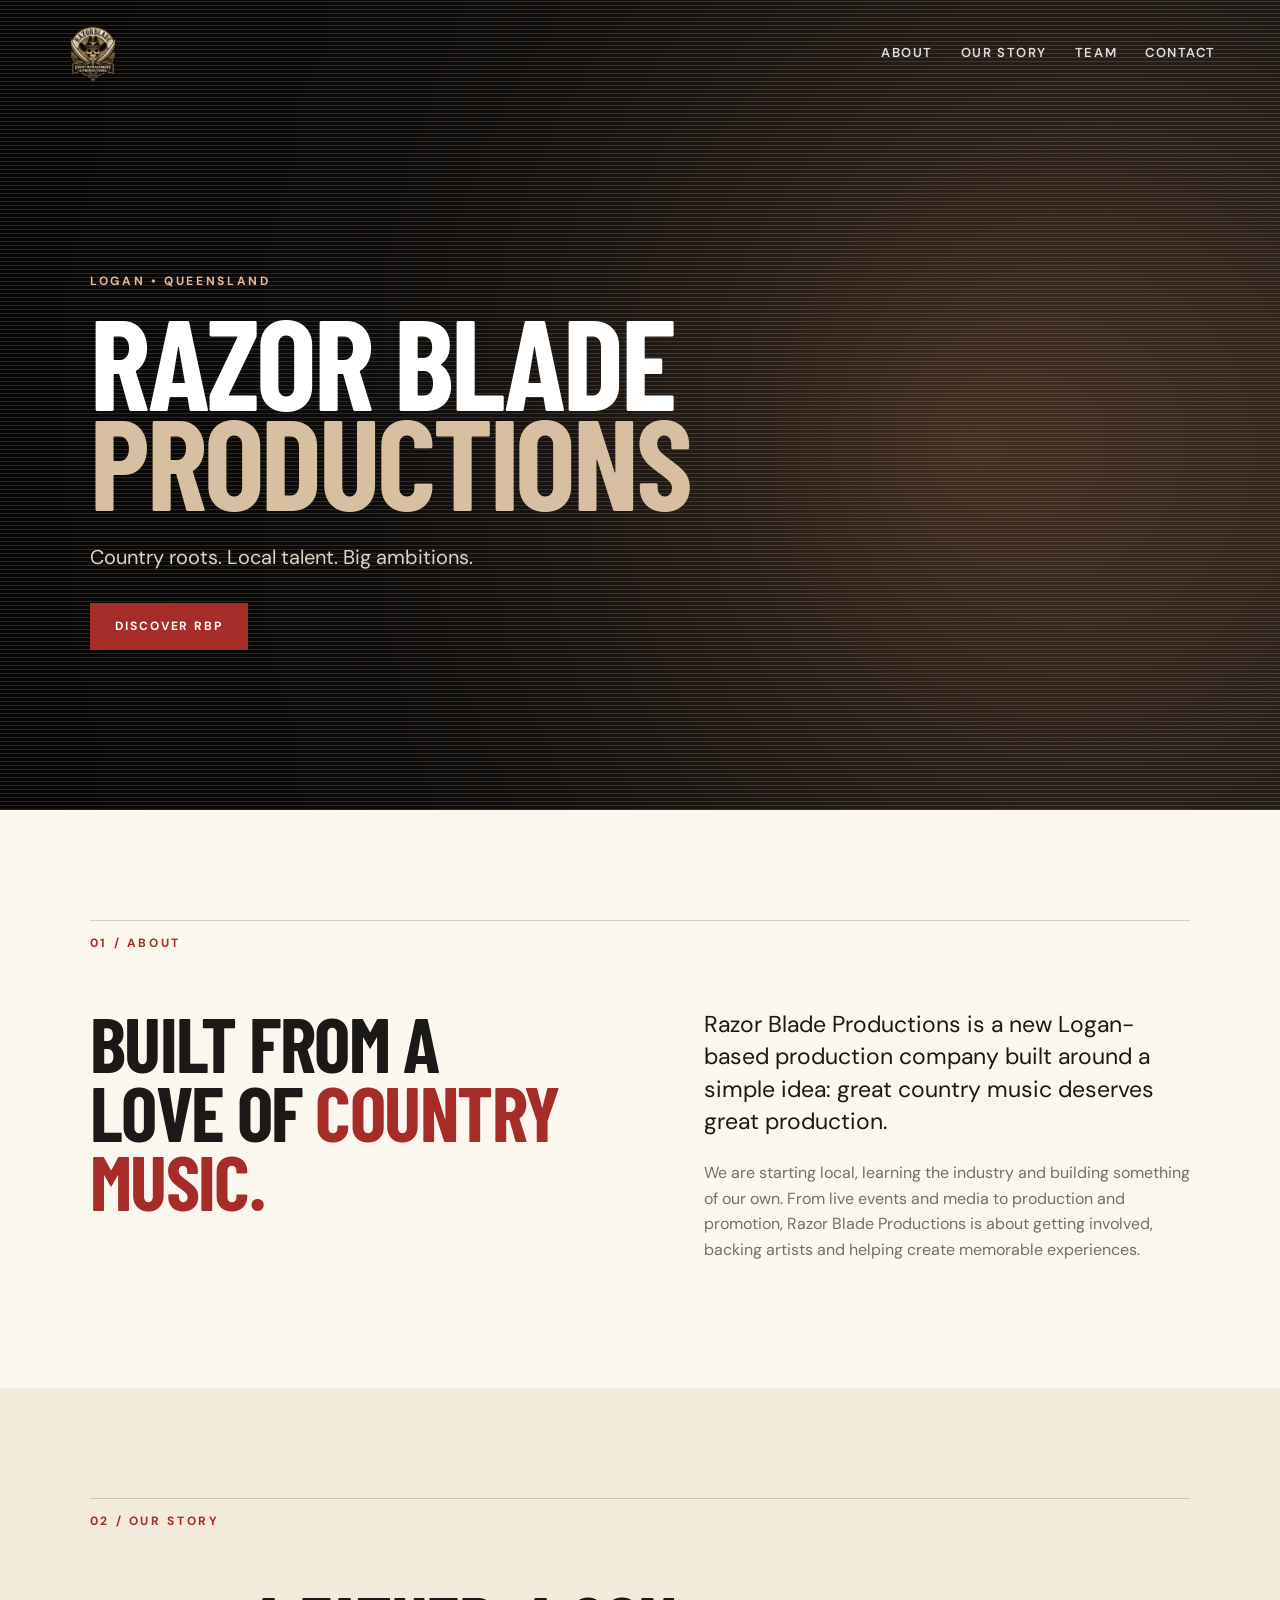
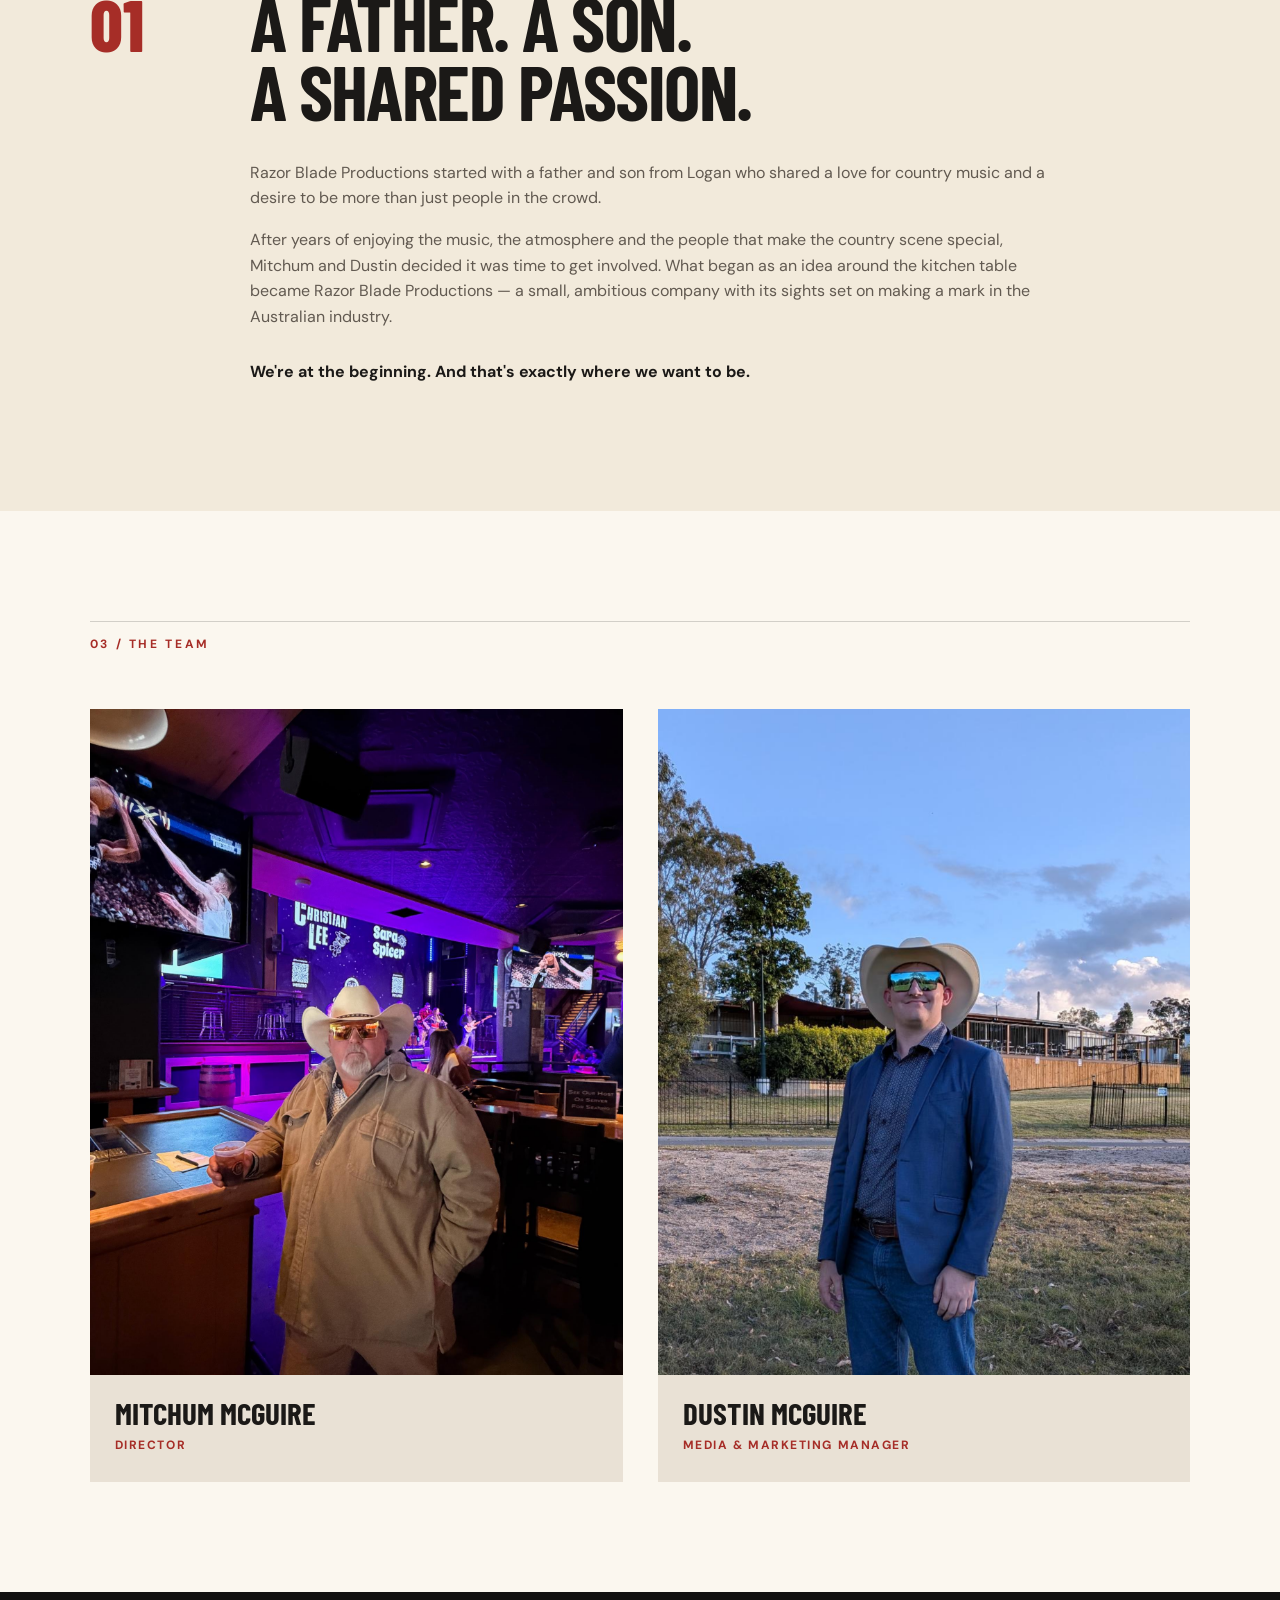
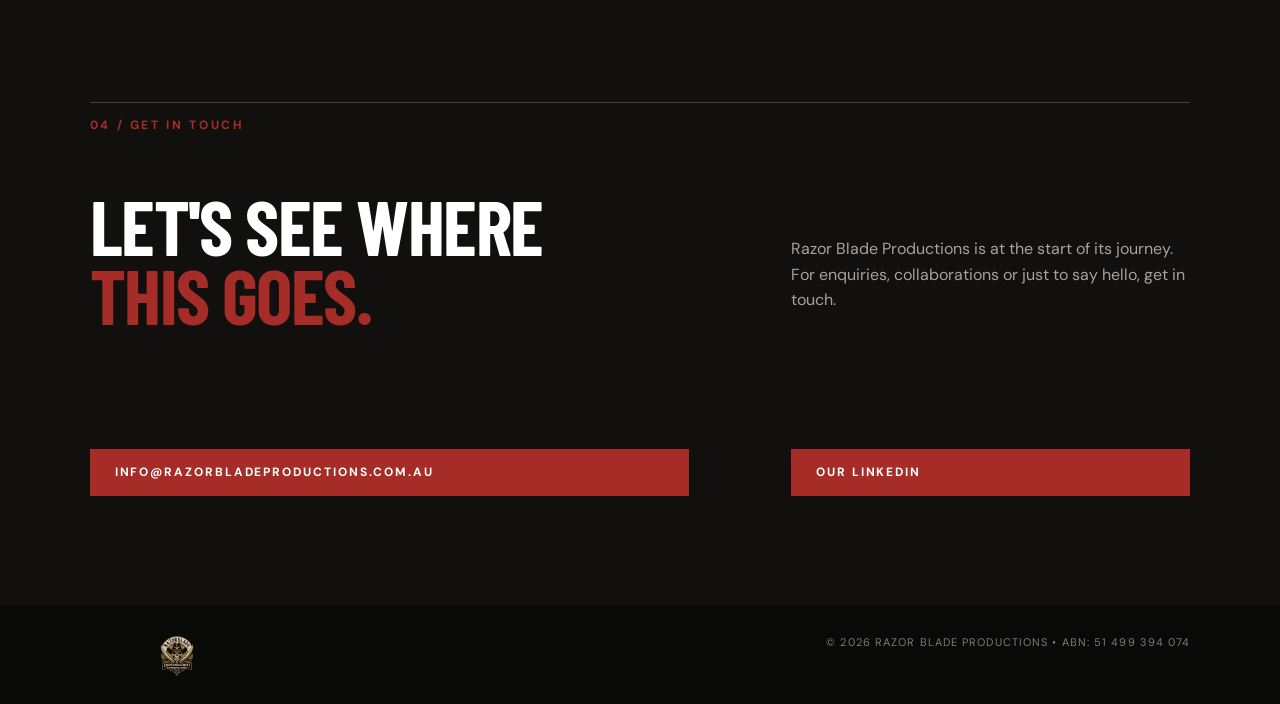
==== index.html @ 076a6c03 "Add files via upload" ====
<!DOCTYPE html>
<html lang="en">
<head>
  <meta charset="UTF-8">
  <meta name="viewport" content="width=device-width, initial-scale=1.0">
  <meta name="description" content="Razor Blade Productions — Logan, Queensland production company bringing country music and live entertainment to audiences.">
  <title>Razor Blade Productions | Logan, Queensland</title>
  <link rel="stylesheet" href="styles.css">
</head>
<body>
  <header class="site-header">
   <a class="brand" href="#top" aria-label="Razor Blade Productions home">
  <img src="images/logo.png" alt="Razor Blade Productions" class="brand-logo">
</a>
    <nav>
      <a href="#about">About</a>
      <a href="#story">Our Story</a>
      <a href="#team">Team</a>
      <a href="#contact">Contact</a>
    </nav>
  </header>

  <main id="top">
    <section class="hero">
      <div class="hero-overlay"></div>
      <div class="hero-content">
        <p class="eyebrow">LOGAN • QUEENSLAND</p>
        <h1>RAZOR BLADE<br><span>PRODUCTIONS</span></h1>
        <p class="hero-copy">Country roots. Local talent. Big ambitions.</p>
        <a class="button" href="#about">Discover RBP</a>
      </div>
    </section>

    <section class="intro section" id="about">
      <div class="section-label">01 / ABOUT</div>
      <div class="intro-grid">
        <div>
          <h2>Built from a love of <em>country music.</em></h2>
        </div>
        <div>
          <p class="lead">Razor Blade Productions is a new Logan-based production company built around a simple idea: great country music deserves great production.</p>
          <p>We are starting local, learning the industry and building something of our own. From live events and media to production and promotion, Razor Blade Productions is about getting involved, backing artists and helping create memorable experiences.</p>
        </div>
      </div>
    </section>

    <section class="story section" id="story">
      <div class="section-label">02 / OUR STORY</div>
      <div class="story-card">
        <div class="story-number">01</div>
        <div>
          <h2>A father. A son.<br>A shared passion.</h2>
          <p>Razor Blade Productions started with a father and son from Logan who shared a love for country music and a desire to be more than just people in the crowd.</p>
          <p>After years of enjoying the music, the atmosphere and the people that make the country scene special, Mitchum and Dustin decided it was time to get involved. What began as an idea around the kitchen table became Razor Blade Productions — a small, ambitious company with its sights set on making a mark in the Australian industry.</p>
          <p class="closing-line">We're at the beginning. And that's exactly where we want to be.</p>
        </div>
      </div>
    </section>

    <section class="team section" id="team">
      <div class="section-label">03 / THE TEAM</div>
      <div class="team-grid">
        <article class="person">
          <div class="portrait">
            <img src="images/mitchum-mcguire.png" alt="Mitchum McGuire" onerror="this.style.display='none'; this.nextElementSibling.style.display='flex';">
            <div class="photo-placeholder">MITCHUM<br>PHOTO</div>
          </div>
          <div class="person-info">
            <h3>Mitchum McGuire</h3>
            <p>Director</p>
          </div>
        </article>

        <article class="person">
          <div class="portrait">
            <img src="images/dustin-mcguire.png" alt="Dustin McGuire" onerror="this.style.display='none'; this.nextElementSibling.style.display='flex';">
            <div class="photo-placeholder">DUSTIN<br>PHOTO</div>
          </div>
          <div class="person-info">
            <h3>Dustin McGuire</h3>
            <p>Media &amp; Marketing Manager</p>
          </div>
        </article>
      </div>
    </section>

    <section class="contact section" id="contact">
      <div class="section-label">04 / GET IN TOUCH</div>
      <div class="contact-content">
        <h2>Let's see where<br><em>this goes.</em></h2>
        <p>Razor Blade Productions is at the start of its journey. For enquiries, collaborations or just to say hello, get in touch.</p>
        <a class="button button-light" href="mailto:info@razorbladeproductions.com.au">info@razorbladeproductions.com.au</a>

  <a class="button button-light" href="https://www.linkedin.com/company/razor-blade-productions/">Our LinkedIn</a>
      </div>
    </section>
  </main>

  <footer>
<div class="footer-brand">
  <img src="images/logo.png" alt="Razor Blade Productions" class="footer-logo">
</div>
    <div>© 2026 Razor Blade Productions • ABN: 51 499 394 074 </div>
  </footer>
</body>
</html>
---- styles.css ----
@import url('https://fonts.googleapis.com/css2?family=Barlow+Condensed:wght@500;600;700;800&family=DM+Sans:wght@400;500;600;700&display=swap');

:root {
  --black: #11100f;
  --ink: #1b1917;
  --cream: #f2eadb;
  --paper: #fbf7ef;
  --red: #a62d27;
  --muted: #776e64;
  --line: rgba(27,25,23,.18);
}

* { box-sizing: border-box; }
html { scroll-behavior: smooth; }
body {
  margin: 0;
  color: var(--ink);
  background: var(--paper);
  font-family: "DM Sans", Arial, sans-serif;
  line-height: 1.6;
}
a { color: inherit; text-decoration: none; }

.site-header {
  position: absolute;
  z-index: 10;
  width: 100%;
  display: flex;
  justify-content: space-between;
  align-items: center;
  padding: 24px 5vw;
  color: #fff;
}
.brand { display: flex; align-items: center; gap: 12px; }
.brand-mark {
  width: 42px; height: 42px;
  display: grid; place-items: center;
  border: 2px solid #fff;
  font-family: "Barlow Condensed", sans-serif;
  font-weight: 800;
  letter-spacing: .04em;
}
.brand-name {
  font-family: "Barlow Condensed", sans-serif;
  font-size: 19px;
  font-weight: 700;
  line-height: .85;
  letter-spacing: .07em;
}
.brand-name small { font-size: 11px; letter-spacing: .18em; }
nav { display: flex; gap: 28px; font-size: 13px; font-weight: 600; text-transform: uppercase; letter-spacing: .12em; }
nav a { opacity: .85; transition: opacity .2s; }
nav a:hover { opacity: 1; }

.hero {
  min-height: 90vh;
  position: relative;
  display: flex;
  align-items: center;
  background:
    linear-gradient(90deg, rgba(8,7,6,.92), rgba(8,7,6,.58), rgba(8,7,6,.25)),
    radial-gradient(circle at 75% 55%, #694a35, #211c18 55%, #090908);
  color: #fff;
  overflow: hidden;
}
.hero::after {
  content: "";
  position: absolute;
  inset: 0;
  opacity: .12;
  background-image: repeating-linear-gradient(0deg, #fff 0 1px, transparent 1px 4px);
  pointer-events: none;
}
.hero-content { position: relative; z-index: 2; width: 90%; max-width: 1100px; margin: 100px auto 0; }
.eyebrow, .section-label {
  font-size: 12px;
  font-weight: 700;
  letter-spacing: .22em;
  text-transform: uppercase;
}
.eyebrow { color: #e3b69b; margin-bottom: 20px; }
h1, h2, h3 { font-family: "Barlow Condensed", sans-serif; text-transform: uppercase; }
h1 { font-size: clamp(62px, 10vw, 140px); line-height: .78; letter-spacing: -.025em; margin: 0; }
h1 span { color: #d7c0a1; }
.hero-copy { font-size: 20px; margin: 30px 0; color: #ddd3c7; }
.button {
  display: inline-block;
  background: var(--red);
  color: #fff;
  padding: 13px 24px;
  font-size: 12px;
  font-weight: 700;
  text-transform: uppercase;
  letter-spacing: .16em;
  border: 1px solid var(--red);
  transition: transform .2s, background .2s;
}
.button:hover { transform: translateY(-2px); background: #8f2722; }

.section { padding: 110px 7vw; }
.section-label { color: var(--red); border-top: 1px solid var(--line); padding-top: 13px; margin-bottom: 55px; }
.intro-grid { display: grid; grid-template-columns: 1fr 1fr; gap: 10vw; max-width: 1150px; margin: auto; }
h2 { font-size: clamp(48px, 6vw, 82px); line-height: .9; margin: 0; letter-spacing: -.02em; }
em { color: var(--red); font-style: normal; }
.lead { font-size: 23px; line-height: 1.4; margin-top: 0; }
.intro p:not(.lead) { color: var(--muted); }

.story { background: var(--cream); }
.story-card {
  max-width: 1150px; margin: auto;
  display: grid; grid-template-columns: 110px 1fr; gap: 50px;
}
.story-number {
  font-family: "Barlow Condensed"; font-size: 72px; font-weight: 800;
  color: var(--red); line-height: 1;
}
.story-card h2 { margin-bottom: 35px; }
.story-card p { max-width: 800px; color: #625a51; }
.closing-line { font-weight: 700; color: var(--ink) !important; margin-top: 30px; }

.team-grid { max-width: 1150px; margin: auto; display: grid; grid-template-columns: 1fr 1fr; gap: 35px; }
.person { background: #e9e1d5; }
.portrait { aspect-ratio: 4 / 5; position: relative; overflow: hidden; background: #302b27; }
.portrait img { width: 100%; height: 100%; object-fit: cover; display: block; }
.photo-placeholder {
  display: none; width: 100%; height: 100%; align-items: center; justify-content: center;
  color: #c7b9a7; font-family: "Barlow Condensed"; font-size: 32px; font-weight: 700;
  text-align: center; letter-spacing: .08em;
}
.person-info { padding: 22px 25px 27px; }
.person-info h3 { font-size: 31px; margin: 0; line-height: 1; }
.person-info p { color: var(--red); font-size: 12px; font-weight: 700; text-transform: uppercase; letter-spacing: .13em; margin: 8px 0 0; }

.contact { background: var(--black); color: #fff; }
.contact .section-label { border-color: rgba(255,255,255,.2); }
.contact-content { max-width: 1150px; margin: auto; display: grid; grid-template-columns: 1.2fr .8fr; gap: 8vw; align-items: end; }
.contact-content p { color: #aaa19a; max-width: 430px; }
.button-light { margin-top: 18px; }

footer {
  background: #090908; color: #837c74; padding: 28px 7vw;
  display: flex; justify-content: space-between; gap: 20px;
  font-size: 11px; text-transform: uppercase; letter-spacing: .1em;
}
.footer-brand { color: #ddd2c5; font-weight: 700; }

@media (max-width: 750px) {
  nav { display: none; }
  .site-header { padding: 18px 5vw; }
  .hero { min-height: 82vh; }
  .section { padding: 75px 7vw; }
  .intro-grid, .team-grid, .contact-content { grid-template-columns: 1fr; }
  .story-card { grid-template-columns: 1fr; gap: 10px; }
  .story-number { font-size: 46px; }
  .team-grid { gap: 25px; }
  footer { flex-direction: column; }
}
/* Razor Blade Productions Logo */
.brand-logo {
  display: block;
  width: 190px;
  max-width: 32vw;
  height: auto;
  max-height: 58px;
  object-fit: contain;
  object-position: left center;
}

@media (max-width: 750px) {
  .brand-logo {
    width: 155px;
    max-width: 55vw;
    max-height: 48px;
  }
}
.footer-brand {
  display: flex;
  align-items: center;
}

.footer-logo {
  display: block;
  width: 175px;
  max-width: 42vw;
  height: auto;
  max-height: 42px;
  object-fit: contain;
}
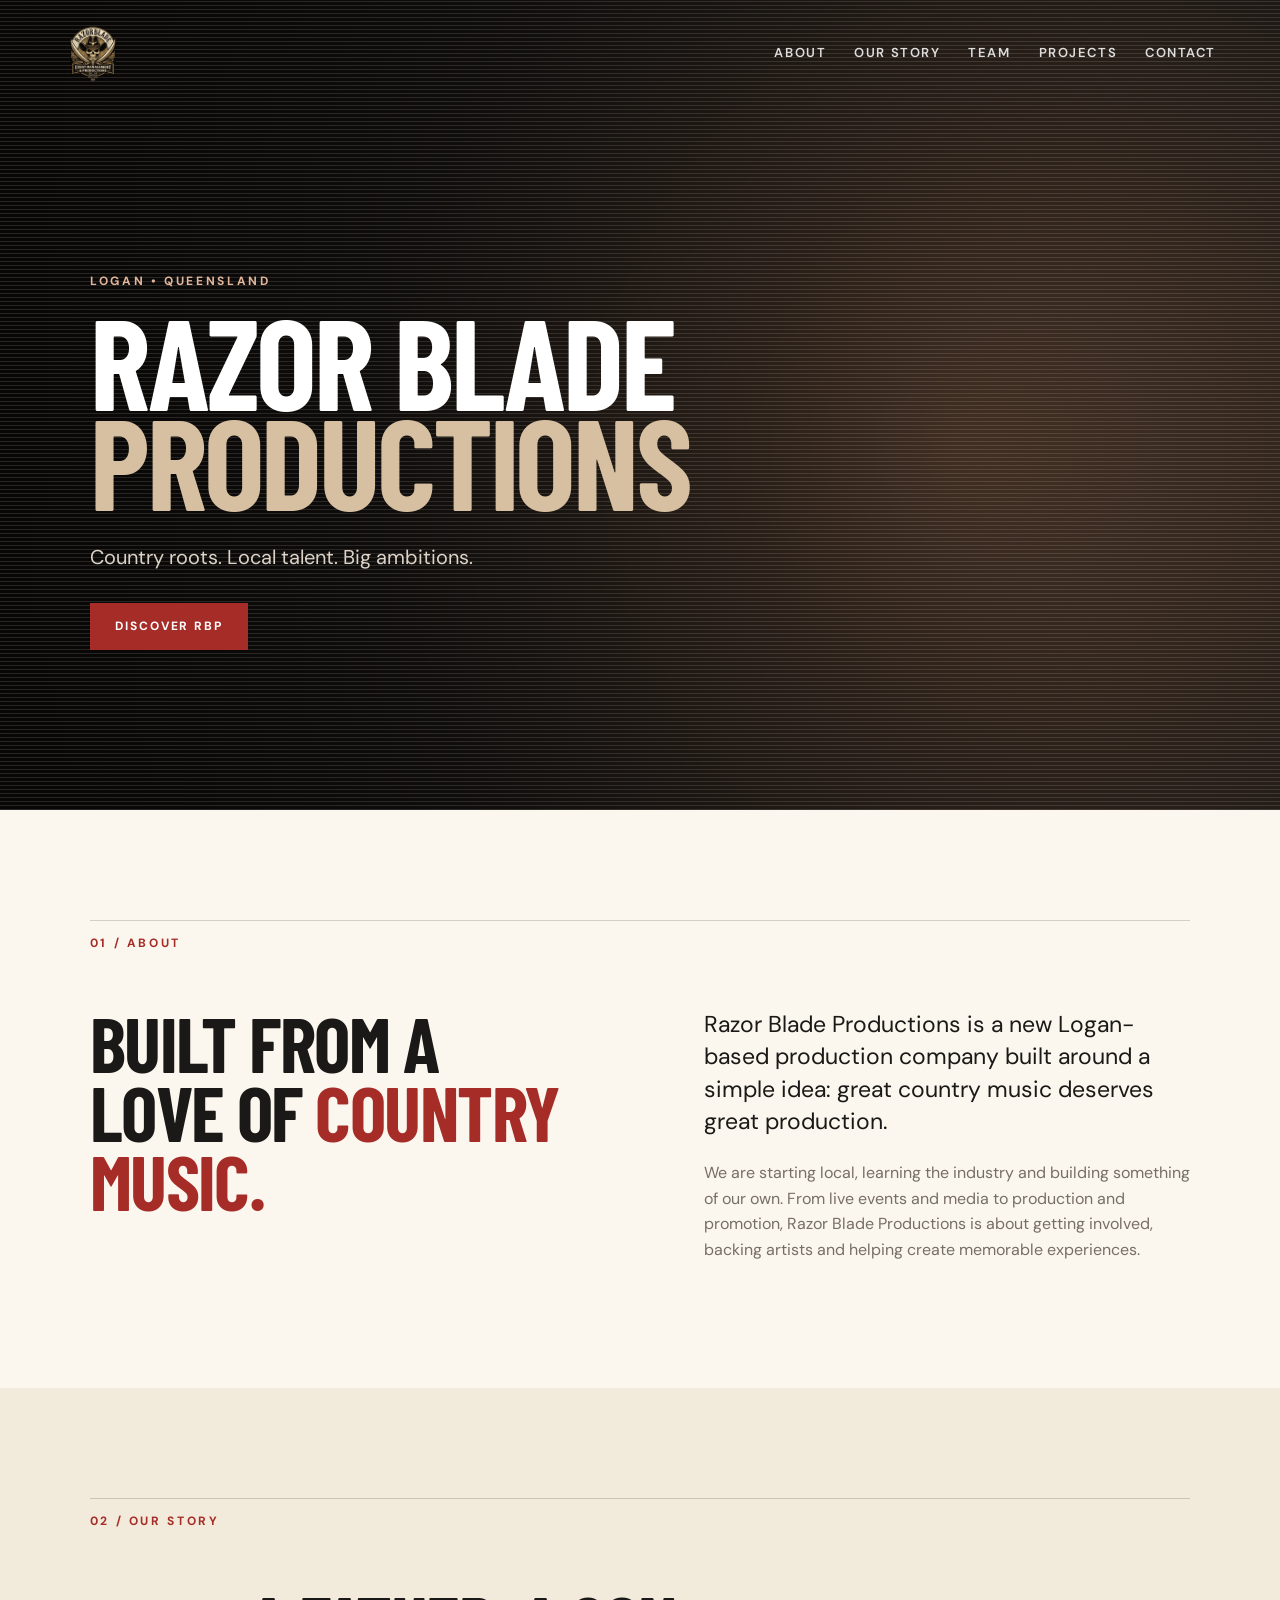
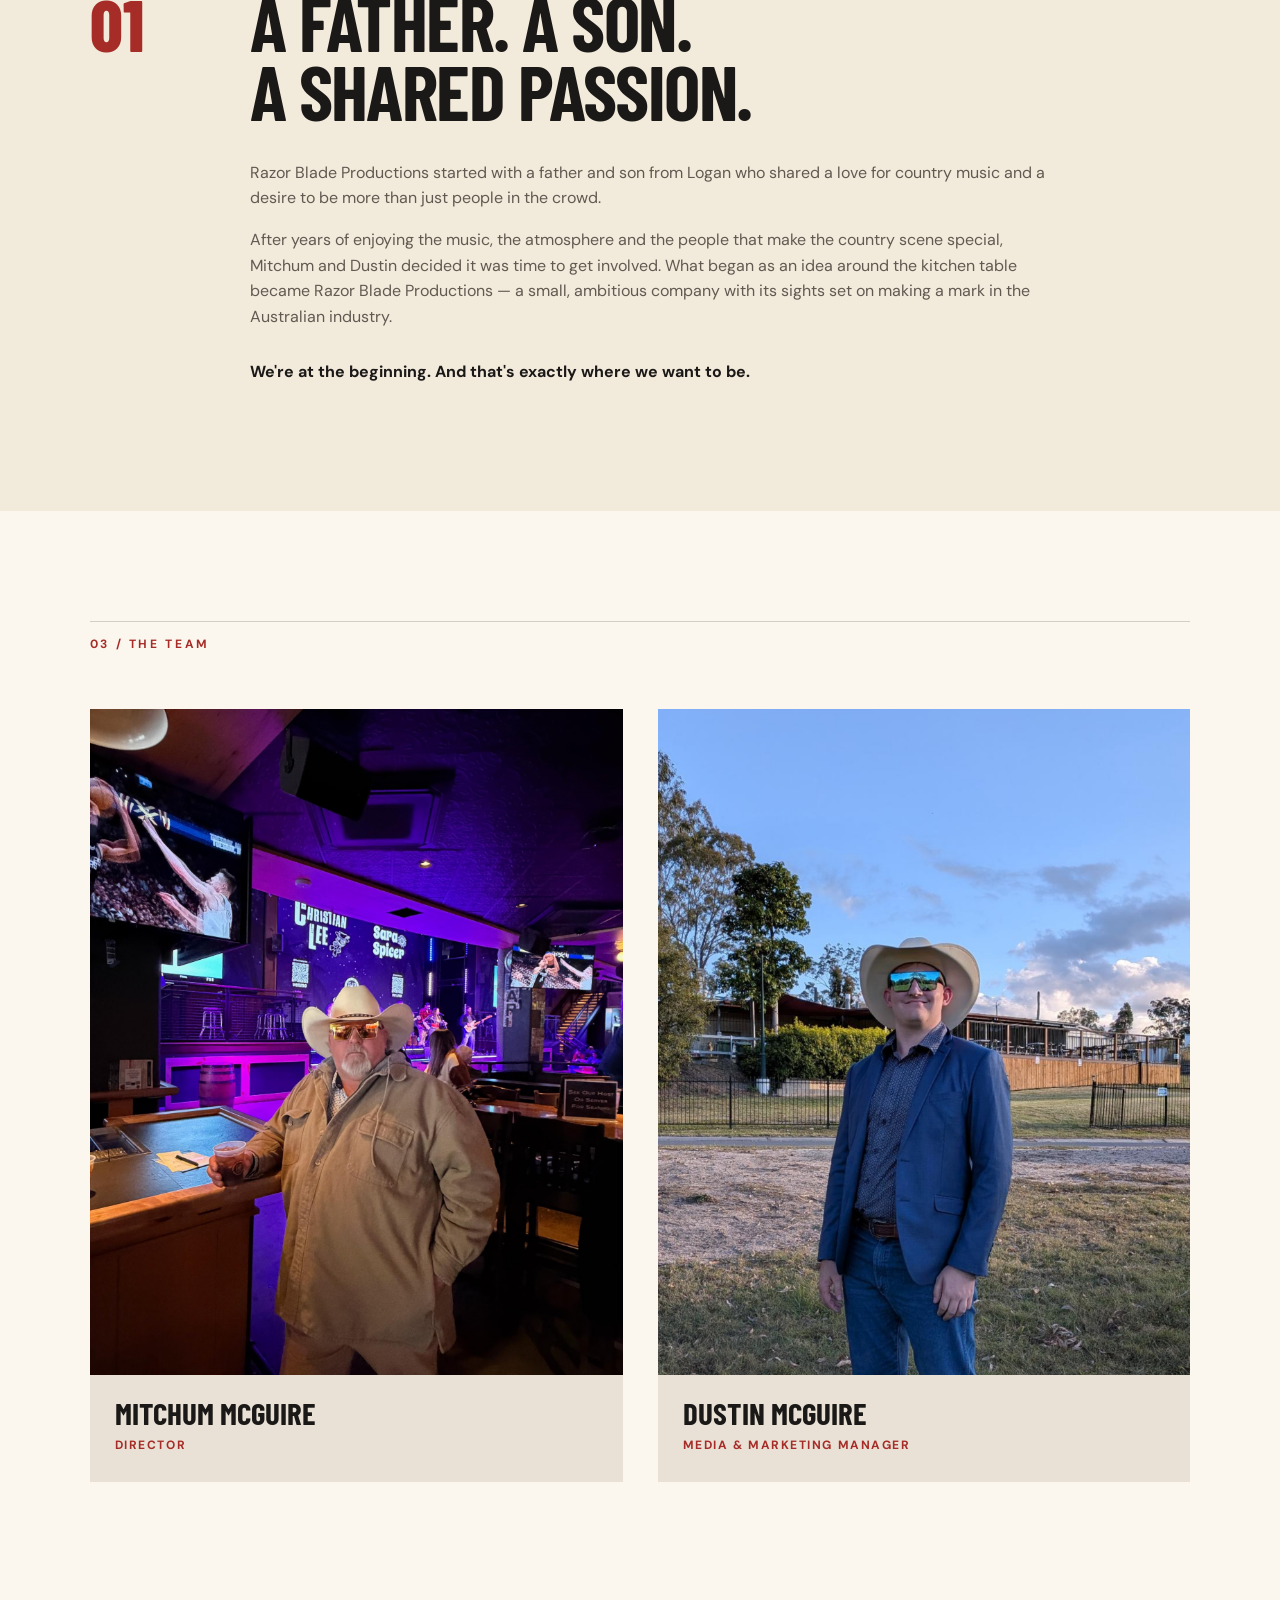
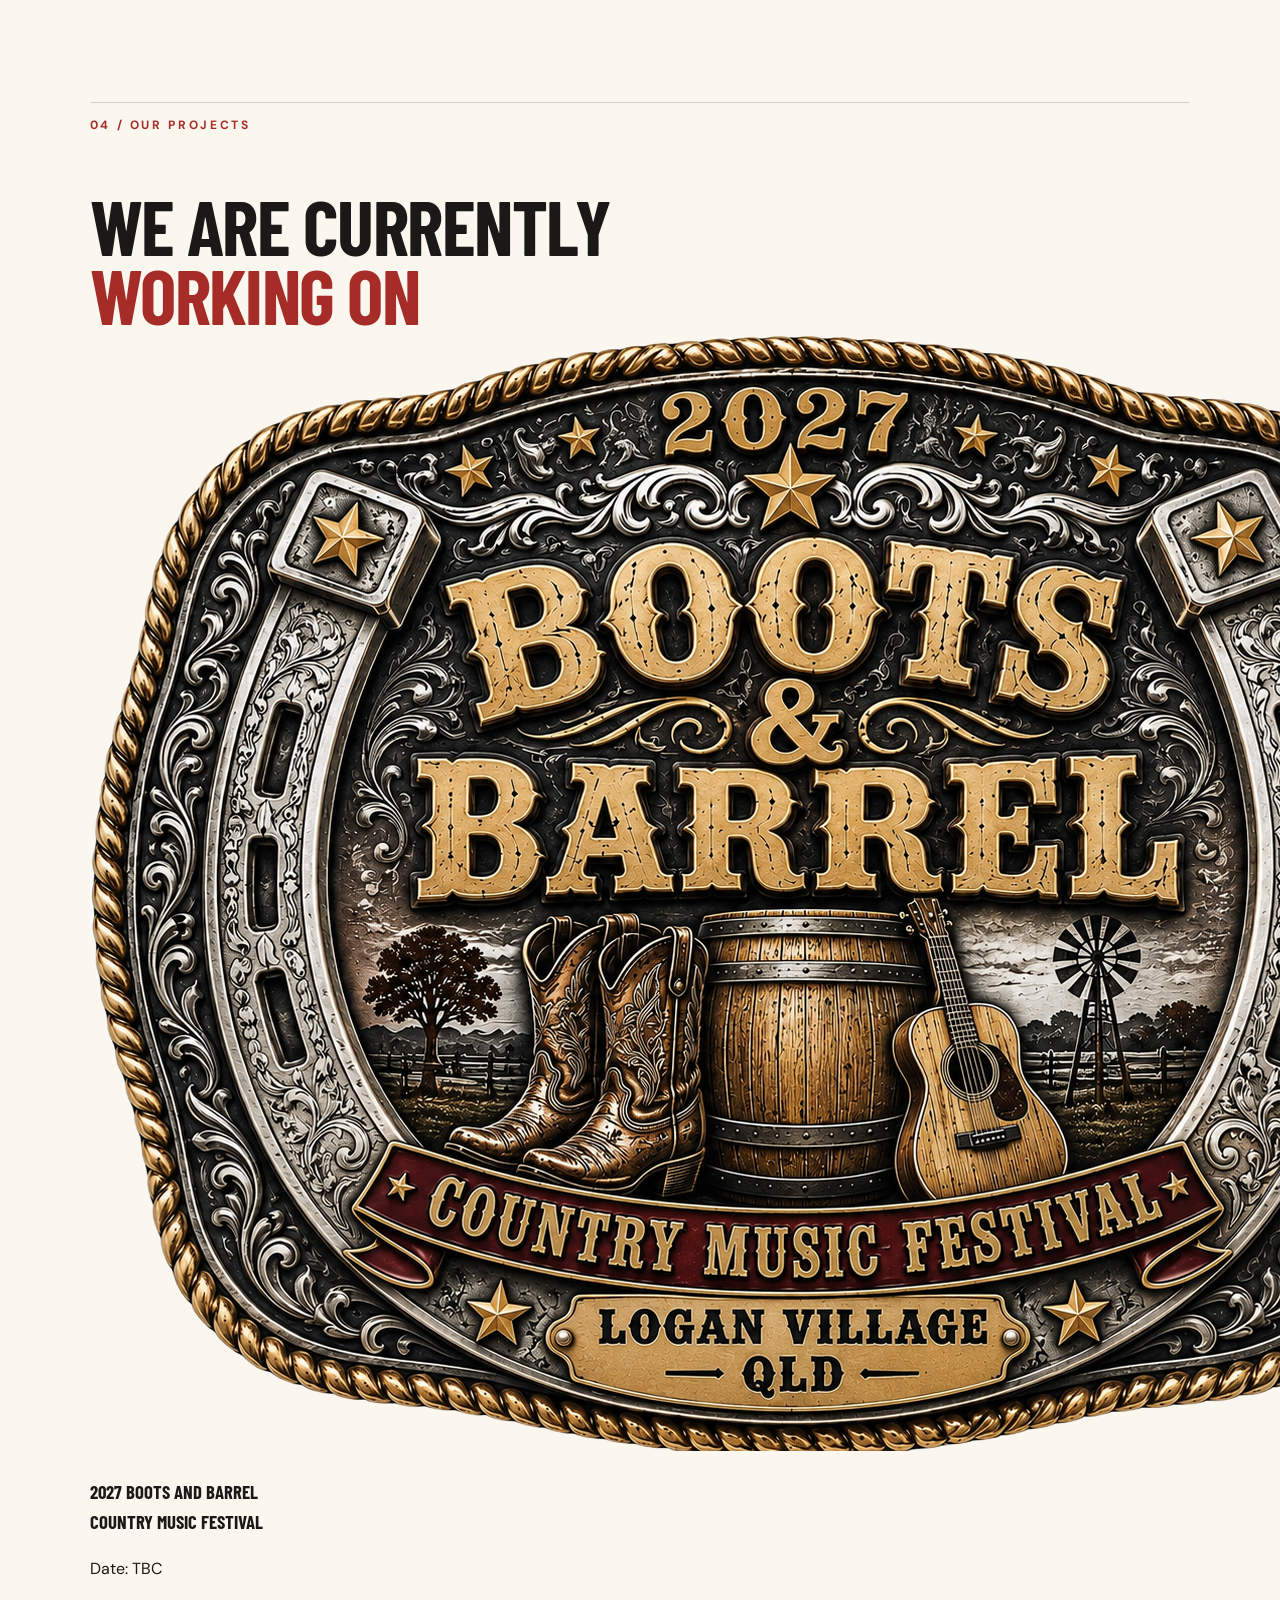
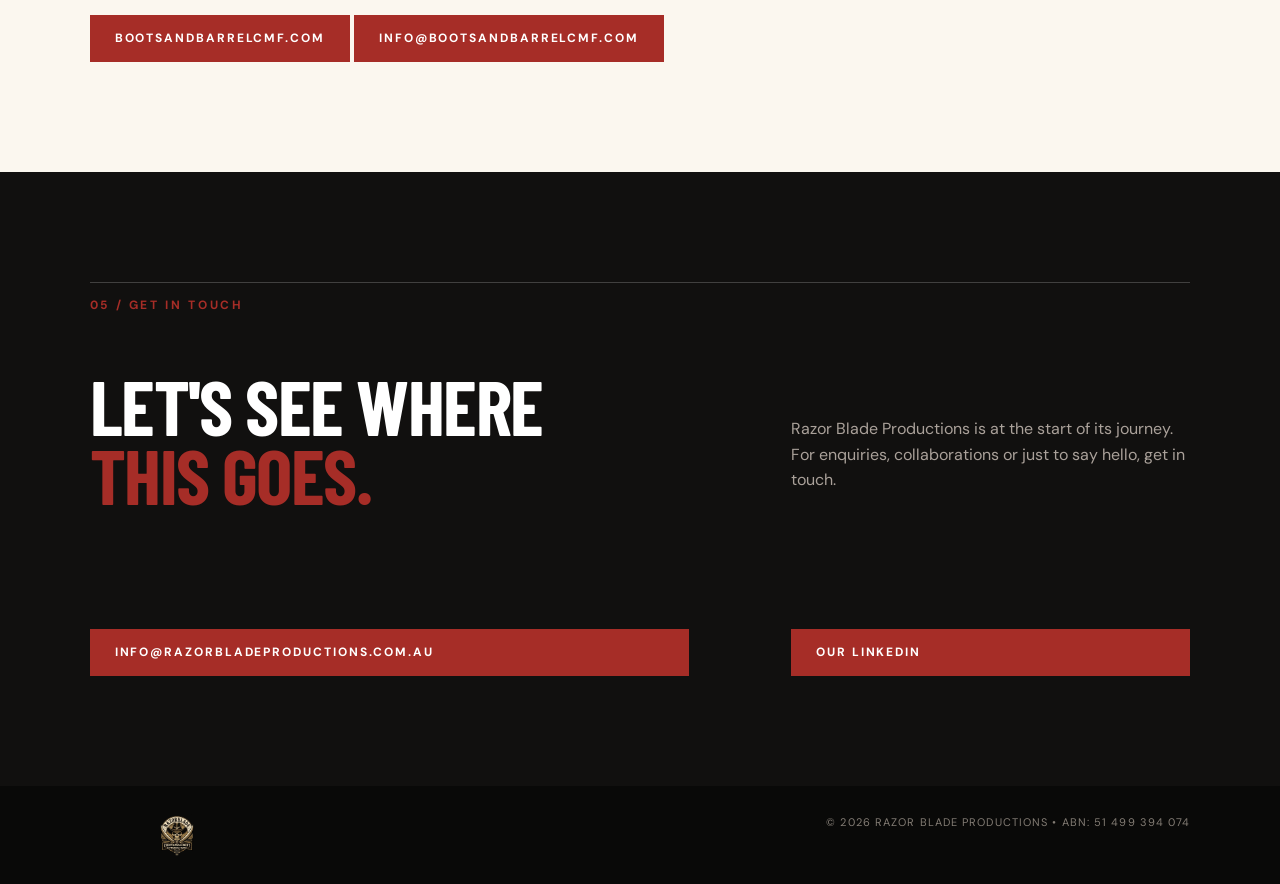
==== commit 7fc3bf6e: "Update index.html" ====
--- a/index.html
+++ b/index.html
@@ -16,6 +16,7 @@
       <a href="#about">About</a>
       <a href="#story">Our Story</a>
       <a href="#team">Team</a>
+      <a href="#projects">Projects</a>
       <a href="#contact">Contact</a>
     </nav>
   </header>
@@ -84,8 +85,26 @@
       </div>
     </section>
 
+    <section class="projects section" id="projects">
+      <div class="section-label">04 / OUR PROJECTS</div>
+      <h2 class="projects-heading">We are currently<br><em>working on</em></h2>
+      <div class="project-card">
+        <div class="project-image">
+          <img src="images/boots-and-barrel-cmf.png" alt="2027 Boots and Barrel Country Music Festival">
+        </div>
+        <div class="project-info">
+          <h3>2027 Boots and Barrel<br>Country Music Festival</h3>
+          <p class="project-date">Date: TBC</p>
+          <div class="project-links">
+            <a class="button button-light" href="https://bootsandbarrelcmf.com">bootsandbarrelcmf.com</a>
+            <a class="button button-light" href="mailto:info@bootsandbarrelcmf.com">info@bootsandbarrelcmf.com</a>
+          </div>
+        </div>
+      </div>
+    </section>
+
     <section class="contact section" id="contact">
-      <div class="section-label">04 / GET IN TOUCH</div>
+      <div class="section-label">05 / GET IN TOUCH</div>
       <div class="contact-content">
         <h2>Let's see where<br><em>this goes.</em></h2>
         <p>Razor Blade Productions is at the start of its journey. For enquiries, collaborations or just to say hello, get in touch.</p>
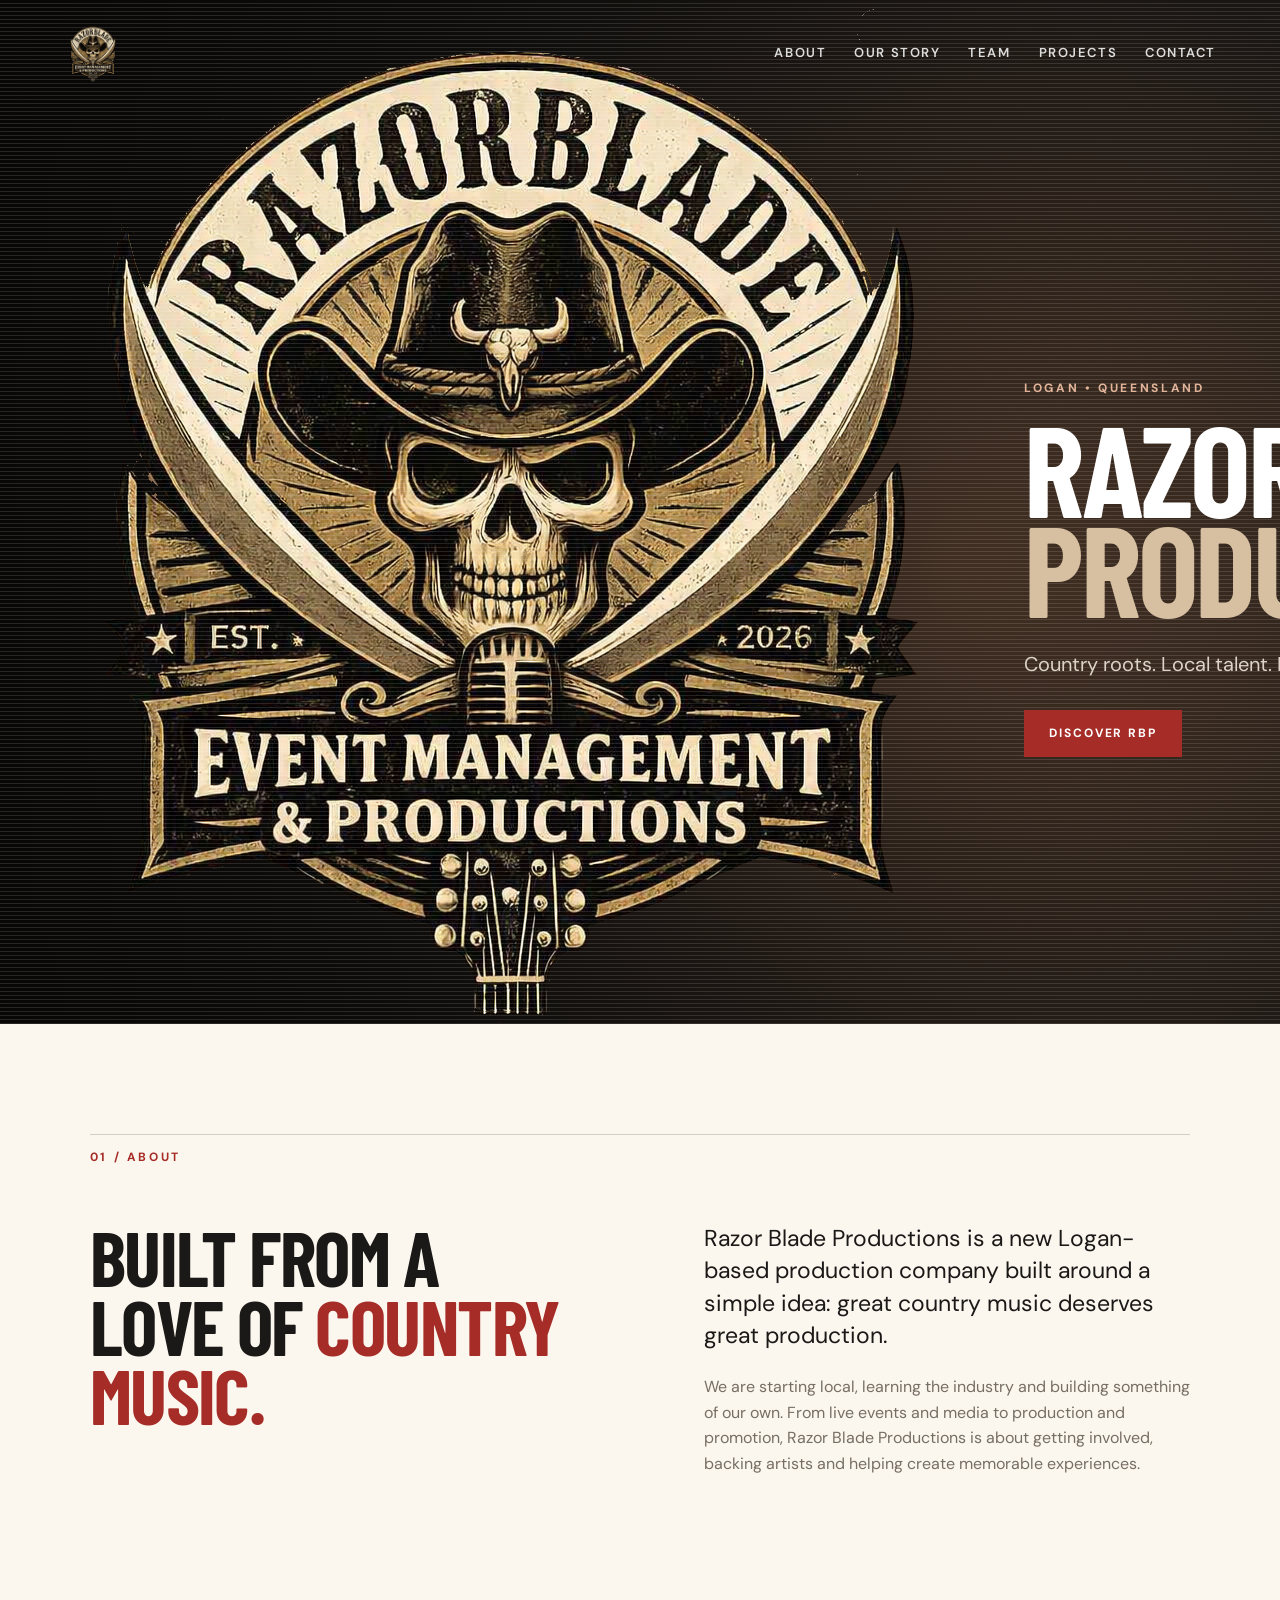
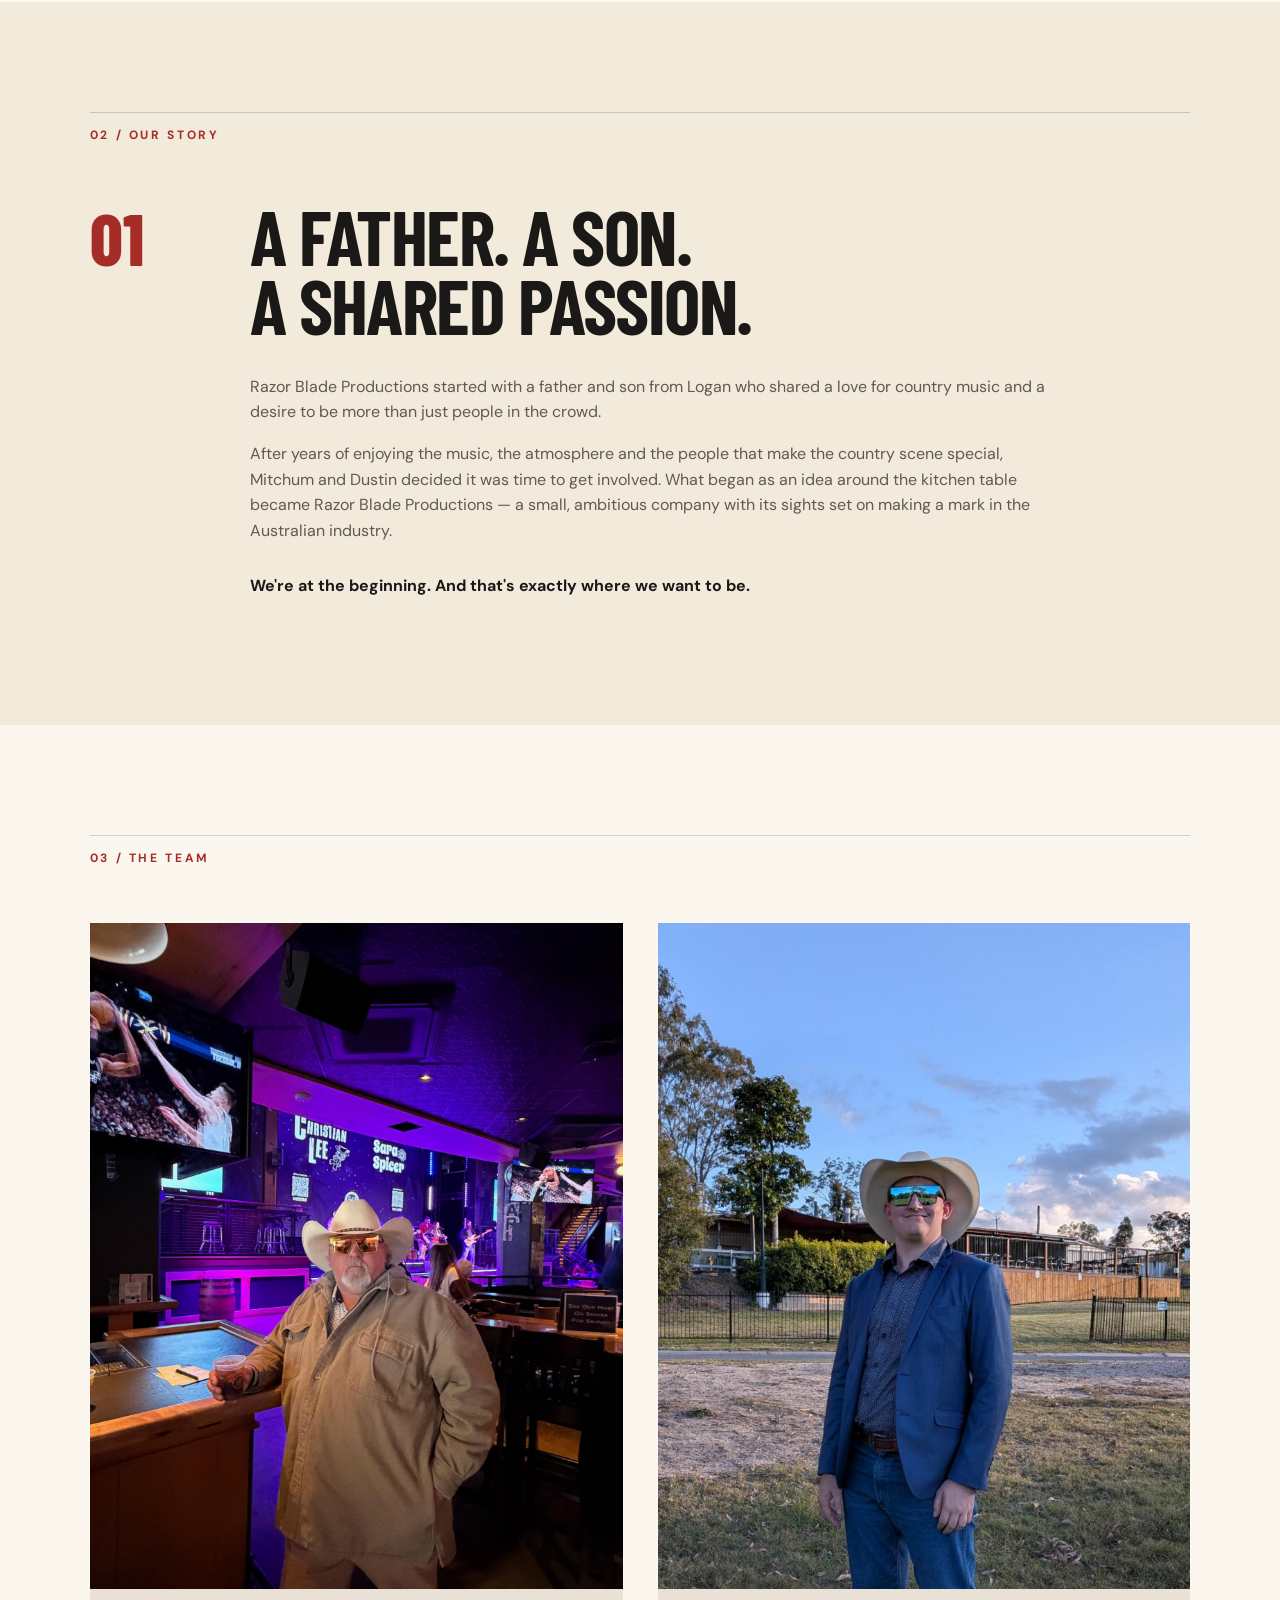
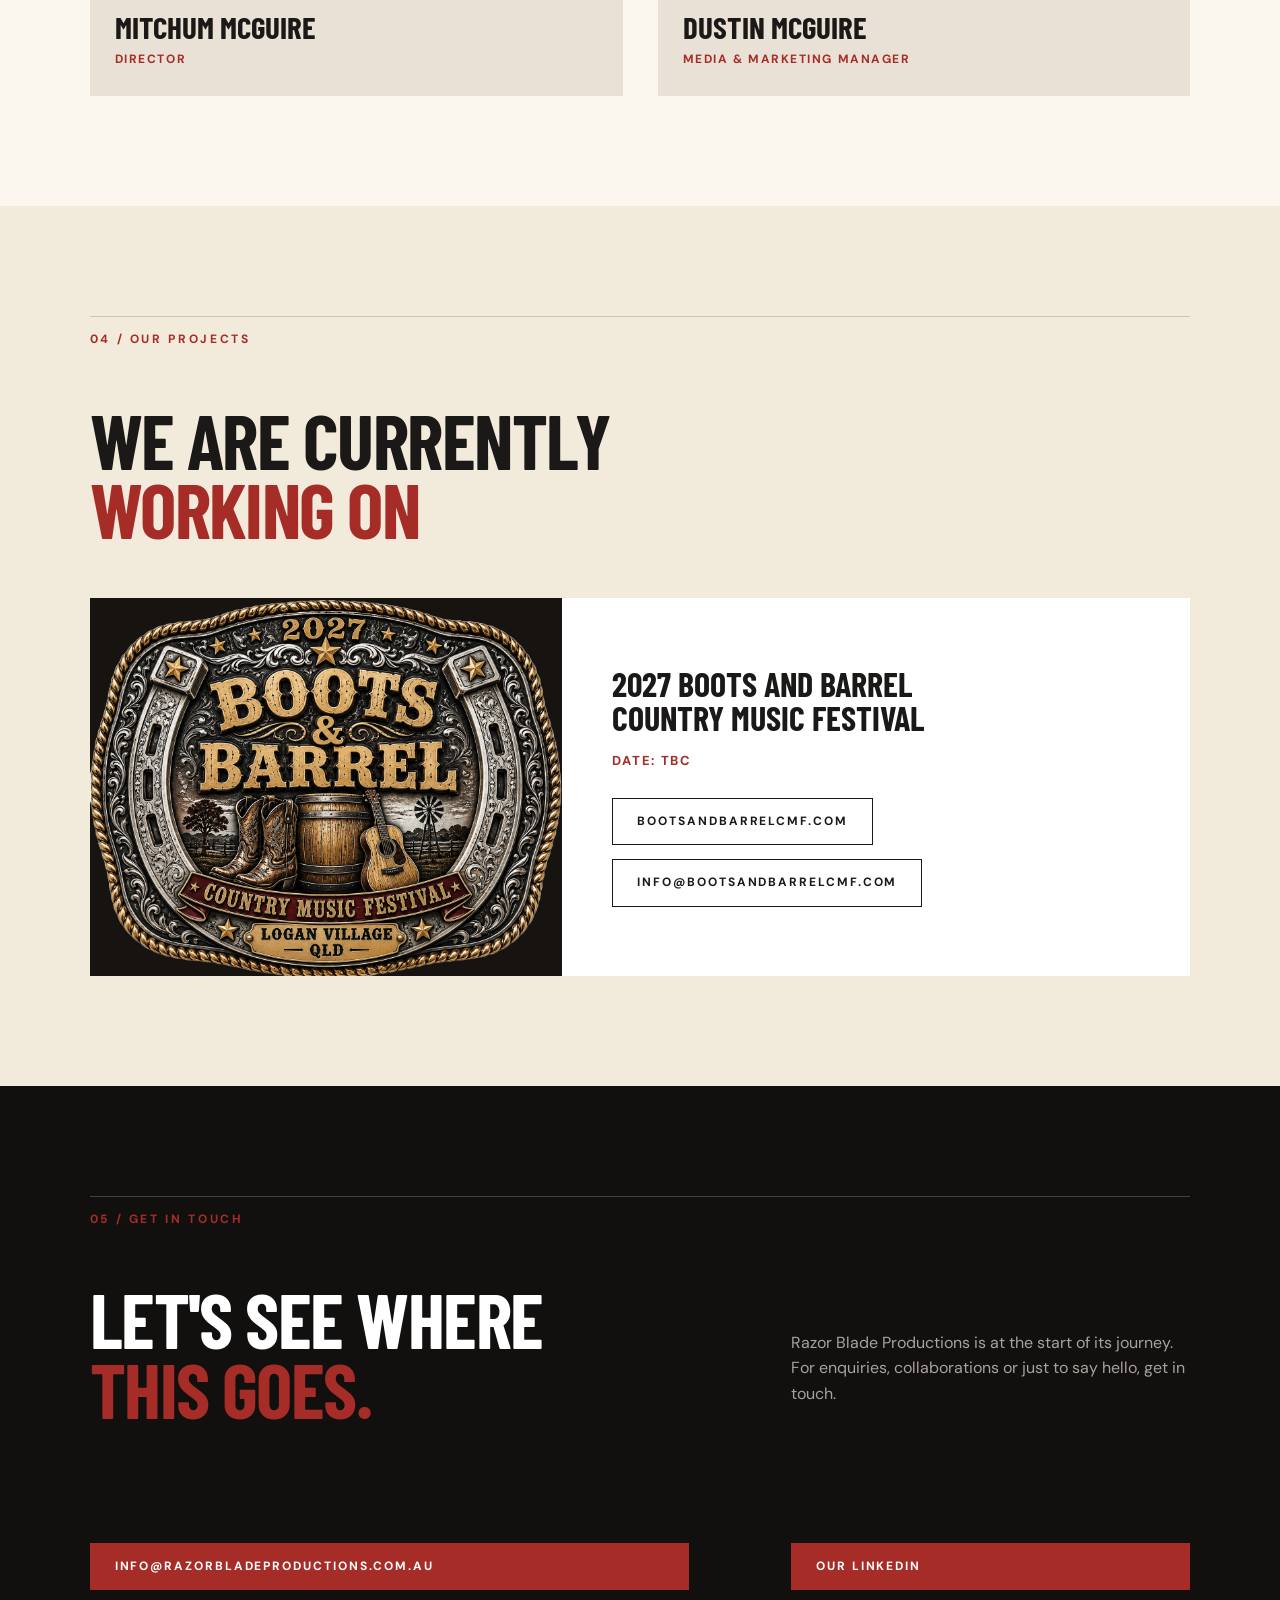
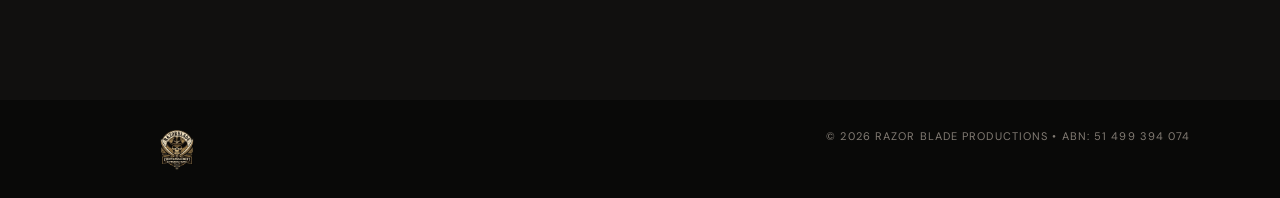
==== commit dcf9e330: "Update index.html" ====
--- a/index.html
+++ b/index.html
@@ -24,6 +24,7 @@
   <main id="top">
     <section class="hero">
       <div class="hero-overlay"></div>
+      <img src="images/logo.png" alt="Razor Blade Productions badge" class="hero-logo">
       <div class="hero-content">
         <p class="eyebrow">LOGAN • QUEENSLAND</p>
         <h1>RAZOR BLADE<br><span>PRODUCTIONS</span></h1>
--- a/styles.css
+++ b/styles.css
@@ -131,6 +131,23 @@
 .person-info h3 { font-size: 31px; margin: 0; line-height: 1; }
 .person-info p { color: var(--red); font-size: 12px; font-weight: 700; text-transform: uppercase; letter-spacing: .13em; margin: 8px 0 0; }
 
+.projects { background: var(--cream); }
+.projects-heading { max-width: 1150px; margin: 0 auto 55px; }
+.project-card {
+  max-width: 1150px; margin: auto;
+  display: grid; grid-template-columns: .9fr 1.1fr; gap: 50px;
+  align-items: center;
+  background: #fff;
+}
+.project-image { aspect-ratio: 1402 / 1122; overflow: hidden; background: #171310; display: flex; align-items: center; justify-content: center; }
+.project-image img { width: 100%; height: 100%; object-fit: contain; display: block; }
+.project-info { padding: 20px 45px 20px 0; }
+.project-info h3 { font-size: 34px; line-height: 1; margin: 0; }
+.project-date { color: var(--red); font-size: 13px; font-weight: 700; text-transform: uppercase; letter-spacing: .13em; margin: 16px 0 26px; }
+.project-links { display: flex; flex-wrap: wrap; gap: 14px; }
+.project-links .button-light { margin-top: 0; background: transparent; color: var(--ink); border-color: var(--ink); }
+.project-links .button-light:hover { background: var(--ink); color: #fff; }
+
 .contact { background: var(--black); color: #fff; }
 .contact .section-label { border-color: rgba(255,255,255,.2); }
 .contact-content { max-width: 1150px; margin: auto; display: grid; grid-template-columns: 1.2fr .8fr; gap: 8vw; align-items: end; }
@@ -149,7 +166,8 @@
   .site-header { padding: 18px 5vw; }
   .hero { min-height: 82vh; }
   .section { padding: 75px 7vw; }
-  .intro-grid, .team-grid, .contact-content { grid-template-columns: 1fr; }
+  .intro-grid, .team-grid, .contact-content, .project-card { grid-template-columns: 1fr; }
+  .project-info { padding: 25px; }
   .story-card { grid-template-columns: 1fr; gap: 10px; }
   .story-number { font-size: 46px; }
   .team-grid { gap: 25px; }
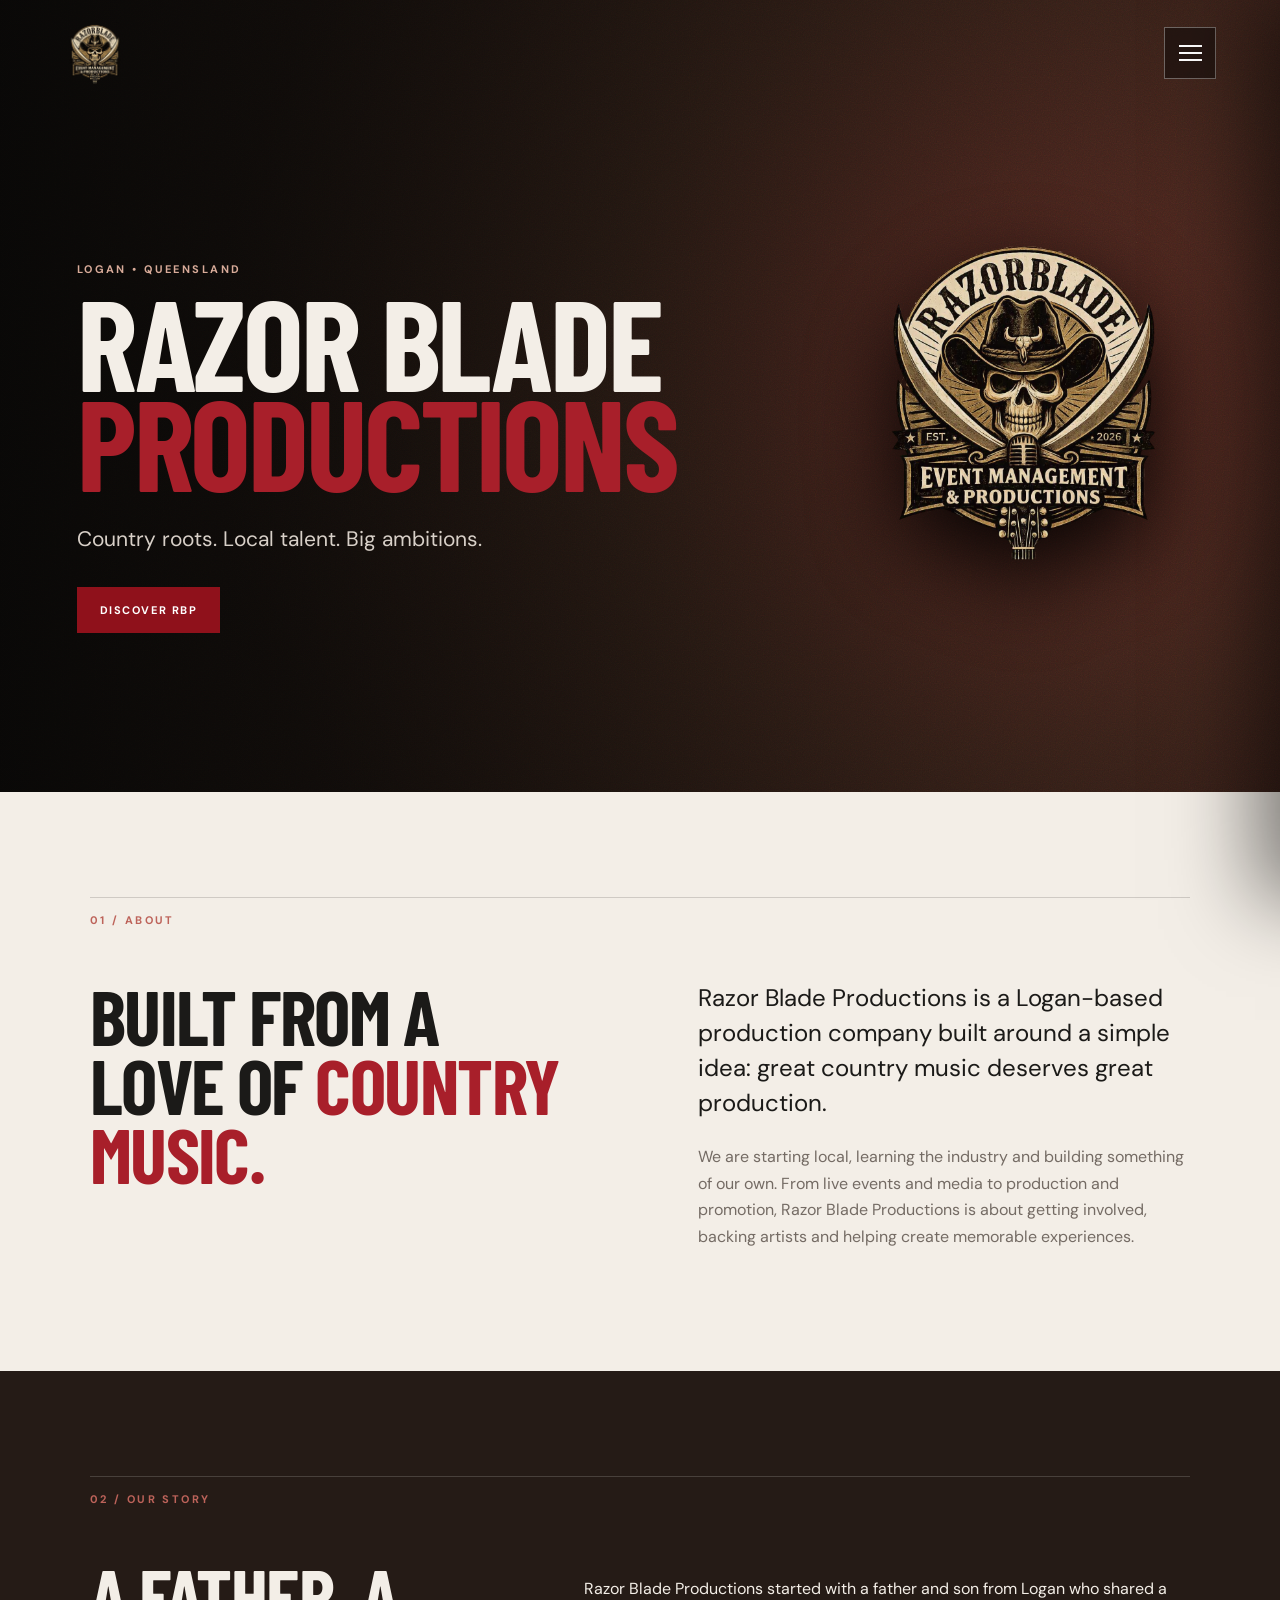
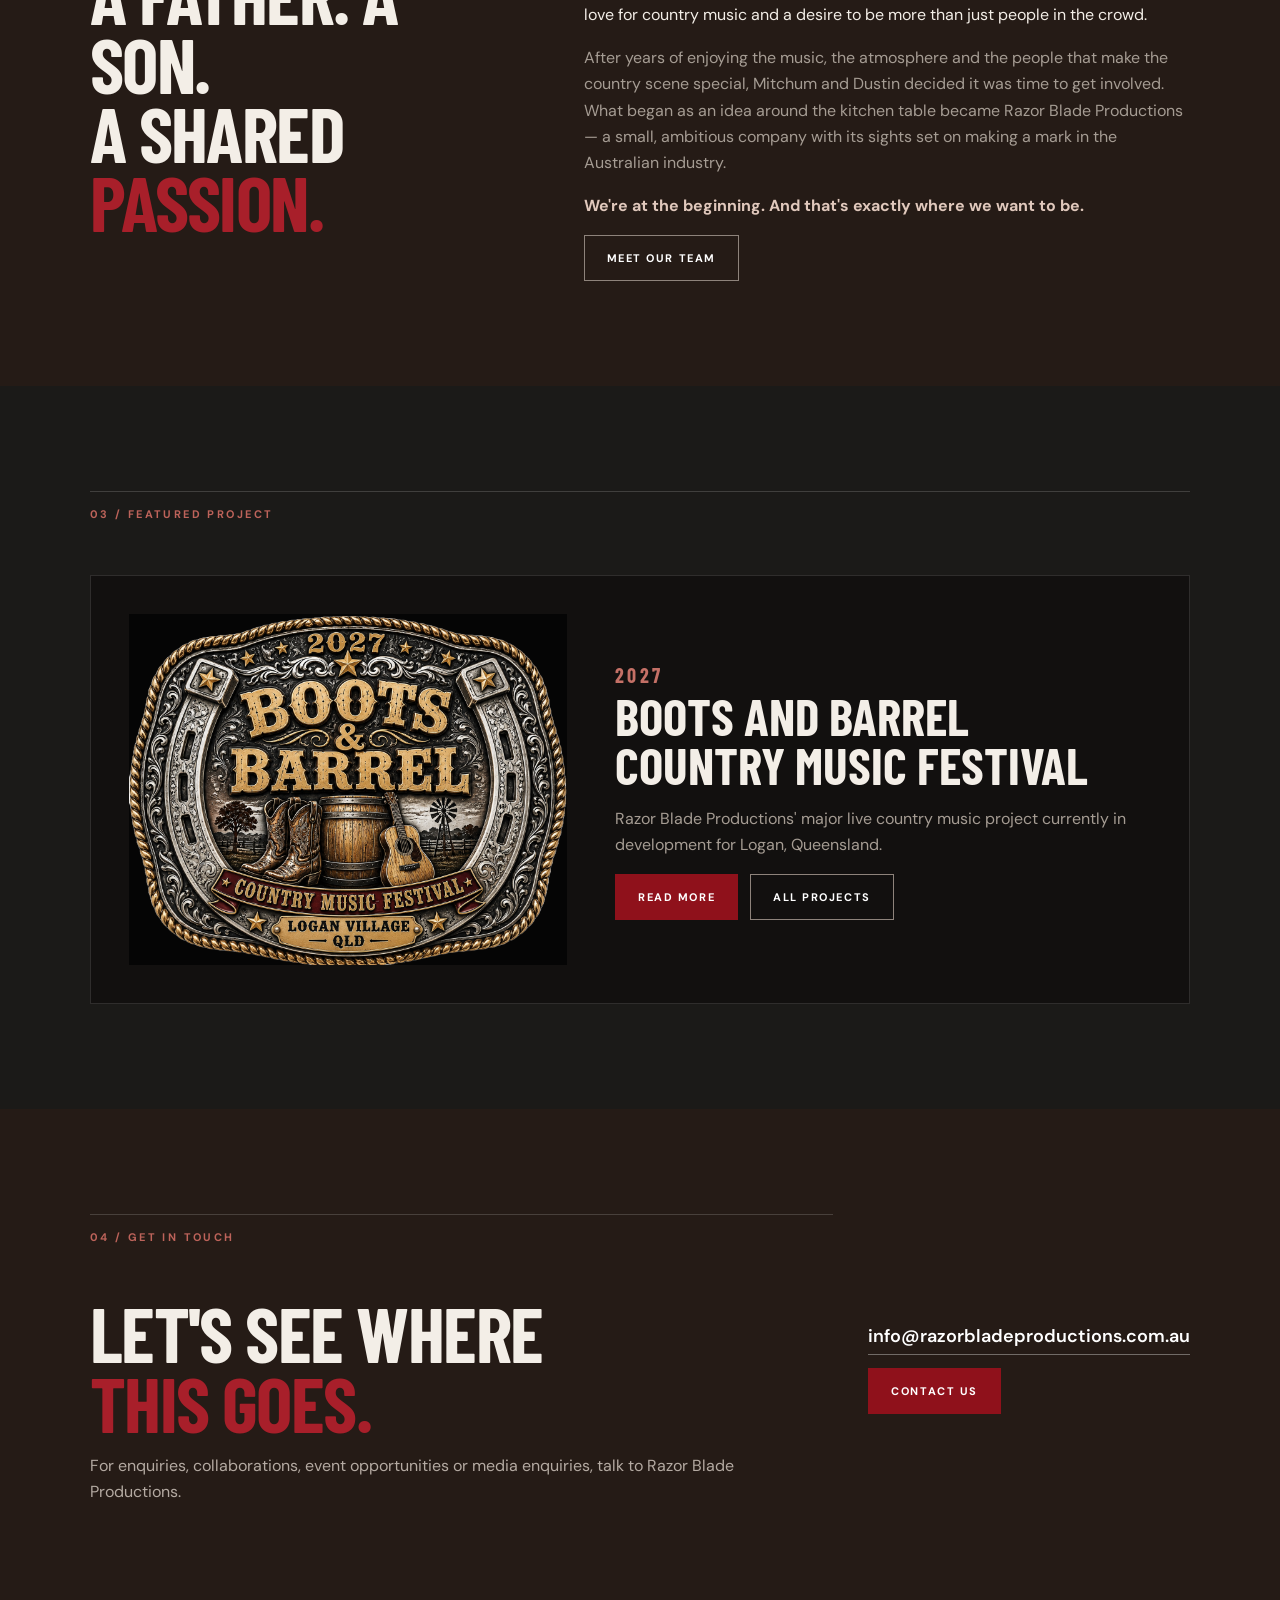
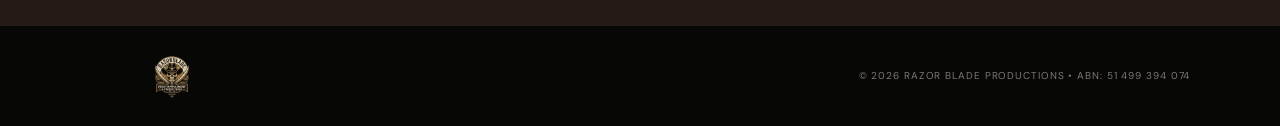
==== commit 00485458: "Add files via upload" ====
--- a/index.html
+++ b/index.html
@@ -1,126 +1,8 @@
-<!DOCTYPE html>
-<html lang="en">
-<head>
-  <meta charset="UTF-8">
-  <meta name="viewport" content="width=device-width, initial-scale=1.0">
-  <meta name="description" content="Razor Blade Productions — Logan, Queensland production company bringing country music and live entertainment to audiences.">
-  <title>Razor Blade Productions | Logan, Queensland</title>
-  <link rel="stylesheet" href="styles.css">
-</head>
-<body>
-  <header class="site-header">
-   <a class="brand" href="#top" aria-label="Razor Blade Productions home">
-  <img src="images/logo.png" alt="Razor Blade Productions" class="brand-logo">
-</a>
-    <nav>
-      <a href="#about">About</a>
-      <a href="#story">Our Story</a>
-      <a href="#team">Team</a>
-      <a href="#projects">Projects</a>
-      <a href="#contact">Contact</a>
-    </nav>
-  </header>
-
-  <main id="top">
-    <section class="hero">
-      <div class="hero-overlay"></div>
-      <img src="images/logo.png" alt="Razor Blade Productions badge" class="hero-logo">
-      <div class="hero-content">
-        <p class="eyebrow">LOGAN • QUEENSLAND</p>
-        <h1>RAZOR BLADE<br><span>PRODUCTIONS</span></h1>
-        <p class="hero-copy">Country roots. Local talent. Big ambitions.</p>
-        <a class="button" href="#about">Discover RBP</a>
-      </div>
-    </section>
-
-    <section class="intro section" id="about">
-      <div class="section-label">01 / ABOUT</div>
-      <div class="intro-grid">
-        <div>
-          <h2>Built from a love of <em>country music.</em></h2>
-        </div>
-        <div>
-          <p class="lead">Razor Blade Productions is a new Logan-based production company built around a simple idea: great country music deserves great production.</p>
-          <p>We are starting local, learning the industry and building something of our own. From live events and media to production and promotion, Razor Blade Productions is about getting involved, backing artists and helping create memorable experiences.</p>
-        </div>
-      </div>
-    </section>
-
-    <section class="story section" id="story">
-      <div class="section-label">02 / OUR STORY</div>
-      <div class="story-card">
-        <div class="story-number">01</div>
-        <div>
-          <h2>A father. A son.<br>A shared passion.</h2>
-          <p>Razor Blade Productions started with a father and son from Logan who shared a love for country music and a desire to be more than just people in the crowd.</p>
-          <p>After years of enjoying the music, the atmosphere and the people that make the country scene special, Mitchum and Dustin decided it was time to get involved. What began as an idea around the kitchen table became Razor Blade Productions — a small, ambitious company with its sights set on making a mark in the Australian industry.</p>
-          <p class="closing-line">We're at the beginning. And that's exactly where we want to be.</p>
-        </div>
-      </div>
-    </section>
-
-    <section class="team section" id="team">
-      <div class="section-label">03 / THE TEAM</div>
-      <div class="team-grid">
-        <article class="person">
-          <div class="portrait">
-            <img src="images/mitchum-mcguire.png" alt="Mitchum McGuire" onerror="this.style.display='none'; this.nextElementSibling.style.display='flex';">
-            <div class="photo-placeholder">MITCHUM<br>PHOTO</div>
-          </div>
-          <div class="person-info">
-            <h3>Mitchum McGuire</h3>
-            <p>Director</p>
-          </div>
-        </article>
-
-        <article class="person">
-          <div class="portrait">
-            <img src="images/dustin-mcguire.png" alt="Dustin McGuire" onerror="this.style.display='none'; this.nextElementSibling.style.display='flex';">
-            <div class="photo-placeholder">DUSTIN<br>PHOTO</div>
-          </div>
-          <div class="person-info">
-            <h3>Dustin McGuire</h3>
-            <p>Media &amp; Marketing Manager</p>
-          </div>
-        </article>
-      </div>
-    </section>
-
-    <section class="projects section" id="projects">
-      <div class="section-label">04 / OUR PROJECTS</div>
-      <h2 class="projects-heading">We are currently<br><em>working on</em></h2>
-      <div class="project-card">
-        <div class="project-image">
-          <img src="images/boots-and-barrel-cmf.png" alt="2027 Boots and Barrel Country Music Festival">
-        </div>
-        <div class="project-info">
-          <h3>2027 Boots and Barrel<br>Country Music Festival</h3>
-          <p class="project-date">Date: TBC</p>
-          <div class="project-links">
-            <a class="button button-light" href="https://bootsandbarrelcmf.com">bootsandbarrelcmf.com</a>
-            <a class="button button-light" href="mailto:info@bootsandbarrelcmf.com">info@bootsandbarrelcmf.com</a>
-          </div>
-        </div>
-      </div>
-    </section>
-
-    <section class="contact section" id="contact">
-      <div class="section-label">05 / GET IN TOUCH</div>
-      <div class="contact-content">
-        <h2>Let's see where<br><em>this goes.</em></h2>
-        <p>Razor Blade Productions is at the start of its journey. For enquiries, collaborations or just to say hello, get in touch.</p>
-        <a class="button button-light" href="mailto:info@razorbladeproductions.com.au">info@razorbladeproductions.com.au</a>
-
-  <a class="button button-light" href="https://www.linkedin.com/company/razor-blade-productions/">Our LinkedIn</a>
-      </div>
-    </section>
-  </main>
-
-  <footer>
-<div class="footer-brand">
-  <img src="images/logo.png" alt="Razor Blade Productions" class="footer-logo">
-</div>
-    <div>© 2026 Razor Blade Productions • ABN: 51 499 394 074 </div>
-  </footer>
-</body>
-</html>
+<!doctype html><html lang="en"><head><meta charset="utf-8"><meta name="viewport" content="width=device-width,initial-scale=1"><meta name="description" content="Razor Blade Productions — Logan, Queensland production company creating live country music and entertainment experiences."><title>Razor Blade Productions | Logan, Queensland</title><link rel="stylesheet" href="styles.css"><script src="script.js" defer></script></head><body>
+<header class="site-header"><a href="index.html" aria-label="Razor Blade Productions home"><img src="images/logo.png" class="brand-logo" alt="Razor Blade Productions"></a><button class="menu-toggle" aria-label="Open menu" aria-expanded="false"><span></span><span></span><span></span></button></header><div class="menu-overlay"></div><aside class="site-menu" aria-hidden="true"><nav><a href="index.html#about">About</a><a href="team.html">Our Team</a><a href="projects.html">Our Projects</a><a href="gallery.html">Gallery</a><a href="contact.html">Contact Us</a></nav><div class="menu-small">Logan • Queensland • Australia</div></aside>
+<main><section class="hero"><img src="images/logo.png" class="hero-logo" alt="Razor Blade Productions badge"><div class="hero-content"><p class="eyebrow">Logan • Queensland</p><h1>Razor Blade<br><span>Productions</span></h1><p class="hero-copy">Country roots. Local talent. Big ambitions.</p><a class="button" href="#about">Discover RBP</a></div></section>
+<section class="section light" id="about"><div class="section-inner"><div class="section-label">01 / About</div><div class="two-col"><h2>Built from a love of <em>country music.</em></h2><div><p class="lead">Razor Blade Productions is a Logan-based production company built around a simple idea: great country music deserves great production.</p><p class="muted">We are starting local, learning the industry and building something of our own. From live events and media to production and promotion, Razor Blade Productions is about getting involved, backing artists and helping create memorable experiences.</p></div></div></div></section>
+<section class="section brown-section"><div class="section-inner"><div class="section-label">02 / Our Story</div><div class="story-card"><h2>A father. A son.<br>A shared <em>passion.</em></h2><div><p>Razor Blade Productions started with a father and son from Logan who shared a love for country music and a desire to be more than just people in the crowd.</p><p class="muted">After years of enjoying the music, the atmosphere and the people that make the country scene special, Mitchum and Dustin decided it was time to get involved. What began as an idea around the kitchen table became Razor Blade Productions — a small, ambitious company with its sights set on making a mark in the Australian industry.</p><p class="closing-line">We're at the beginning. And that's exactly where we want to be.</p><a class="button button-outline" href="team.html">Meet Our Team</a></div></div></div></section>
+<section class="section charcoal-section"><div class="section-inner"><div class="section-label">03 / Featured Project</div><div class="home-project"><div class="home-project-image"><img src="images/boots-and-barrel-cmf.png" alt="Boots and Barrel Country Music Festival"></div><div><div class="year-kicker">2027</div><h3>Boots and Barrel<br>Country Music Festival</h3><p class="muted">Razor Blade Productions' major live country music project currently in development for Logan, Queensland.</p><div class="button-row"><a class="button" href="boots-and-barrel.html">Read More</a><a class="button button-outline" href="projects.html">All Projects</a></div></div></div></div></section>
+<section class="section brown-section"><div class="section-inner callout"><div><div class="section-label">04 / Get In Touch</div><h2>Let's see where<br><em>this goes.</em></h2><p>For enquiries, collaborations, event opportunities or media enquiries, talk to Razor Blade Productions.</p></div><div class="callout-action"><a class="callout-email" href="mailto:info@razorbladeproductions.com.au">info@razorbladeproductions.com.au</a><a class="button" href="contact.html">Contact Us</a></div></div></section></main>
+<footer><div class="footer-inner"><img src="images/logo.png" class="footer-logo" alt="Razor Blade Productions"><div>© 2026 Razor Blade Productions • ABN: 51 499 394 074</div></div></footer></body></html>
--- a/styles.css
+++ b/styles.css
@@ -1,206 +1,23 @@
 @import url('https://fonts.googleapis.com/css2?family=Barlow+Condensed:wght@500;600;700;800&family=DM+Sans:wght@400;500;600;700&display=swap');
 
-:root {
-  --black: #11100f;
-  --ink: #1b1917;
-  --cream: #f2eadb;
-  --paper: #fbf7ef;
-  --red: #a62d27;
-  --muted: #776e64;
-  --line: rgba(27,25,23,.18);
-}
-
-* { box-sizing: border-box; }
-html { scroll-behavior: smooth; }
-body {
-  margin: 0;
-  color: var(--ink);
-  background: var(--paper);
-  font-family: "DM Sans", Arial, sans-serif;
-  line-height: 1.6;
-}
-a { color: inherit; text-decoration: none; }
-
-.site-header {
-  position: absolute;
-  z-index: 10;
-  width: 100%;
-  display: flex;
-  justify-content: space-between;
-  align-items: center;
-  padding: 24px 5vw;
-  color: #fff;
-}
-.brand { display: flex; align-items: center; gap: 12px; }
-.brand-mark {
-  width: 42px; height: 42px;
-  display: grid; place-items: center;
-  border: 2px solid #fff;
-  font-family: "Barlow Condensed", sans-serif;
-  font-weight: 800;
-  letter-spacing: .04em;
-}
-.brand-name {
-  font-family: "Barlow Condensed", sans-serif;
-  font-size: 19px;
-  font-weight: 700;
-  line-height: .85;
-  letter-spacing: .07em;
-}
-.brand-name small { font-size: 11px; letter-spacing: .18em; }
-nav { display: flex; gap: 28px; font-size: 13px; font-weight: 600; text-transform: uppercase; letter-spacing: .12em; }
-nav a { opacity: .85; transition: opacity .2s; }
-nav a:hover { opacity: 1; }
-
-.hero {
-  min-height: 90vh;
-  position: relative;
-  display: flex;
-  align-items: center;
-  background:
-    linear-gradient(90deg, rgba(8,7,6,.92), rgba(8,7,6,.58), rgba(8,7,6,.25)),
-    radial-gradient(circle at 75% 55%, #694a35, #211c18 55%, #090908);
-  color: #fff;
-  overflow: hidden;
-}
-.hero::after {
-  content: "";
-  position: absolute;
-  inset: 0;
-  opacity: .12;
-  background-image: repeating-linear-gradient(0deg, #fff 0 1px, transparent 1px 4px);
-  pointer-events: none;
-}
-.hero-content { position: relative; z-index: 2; width: 90%; max-width: 1100px; margin: 100px auto 0; }
-.eyebrow, .section-label {
-  font-size: 12px;
-  font-weight: 700;
-  letter-spacing: .22em;
-  text-transform: uppercase;
-}
-.eyebrow { color: #e3b69b; margin-bottom: 20px; }
-h1, h2, h3 { font-family: "Barlow Condensed", sans-serif; text-transform: uppercase; }
-h1 { font-size: clamp(62px, 10vw, 140px); line-height: .78; letter-spacing: -.025em; margin: 0; }
-h1 span { color: #d7c0a1; }
-.hero-copy { font-size: 20px; margin: 30px 0; color: #ddd3c7; }
-.button {
-  display: inline-block;
-  background: var(--red);
-  color: #fff;
-  padding: 13px 24px;
-  font-size: 12px;
-  font-weight: 700;
-  text-transform: uppercase;
-  letter-spacing: .16em;
-  border: 1px solid var(--red);
-  transition: transform .2s, background .2s;
-}
-.button:hover { transform: translateY(-2px); background: #8f2722; }
-
-.section { padding: 110px 7vw; }
-.section-label { color: var(--red); border-top: 1px solid var(--line); padding-top: 13px; margin-bottom: 55px; }
-.intro-grid { display: grid; grid-template-columns: 1fr 1fr; gap: 10vw; max-width: 1150px; margin: auto; }
-h2 { font-size: clamp(48px, 6vw, 82px); line-height: .9; margin: 0; letter-spacing: -.02em; }
-em { color: var(--red); font-style: normal; }
-.lead { font-size: 23px; line-height: 1.4; margin-top: 0; }
-.intro p:not(.lead) { color: var(--muted); }
-
-.story { background: var(--cream); }
-.story-card {
-  max-width: 1150px; margin: auto;
-  display: grid; grid-template-columns: 110px 1fr; gap: 50px;
-}
-.story-number {
-  font-family: "Barlow Condensed"; font-size: 72px; font-weight: 800;
-  color: var(--red); line-height: 1;
-}
-.story-card h2 { margin-bottom: 35px; }
-.story-card p { max-width: 800px; color: #625a51; }
-.closing-line { font-weight: 700; color: var(--ink) !important; margin-top: 30px; }
-
-.team-grid { max-width: 1150px; margin: auto; display: grid; grid-template-columns: 1fr 1fr; gap: 35px; }
-.person { background: #e9e1d5; }
-.portrait { aspect-ratio: 4 / 5; position: relative; overflow: hidden; background: #302b27; }
-.portrait img { width: 100%; height: 100%; object-fit: cover; display: block; }
-.photo-placeholder {
-  display: none; width: 100%; height: 100%; align-items: center; justify-content: center;
-  color: #c7b9a7; font-family: "Barlow Condensed"; font-size: 32px; font-weight: 700;
-  text-align: center; letter-spacing: .08em;
-}
-.person-info { padding: 22px 25px 27px; }
-.person-info h3 { font-size: 31px; margin: 0; line-height: 1; }
-.person-info p { color: var(--red); font-size: 12px; font-weight: 700; text-transform: uppercase; letter-spacing: .13em; margin: 8px 0 0; }
-
-.projects { background: var(--cream); }
-.projects-heading { max-width: 1150px; margin: 0 auto 55px; }
-.project-card {
-  max-width: 1150px; margin: auto;
-  display: grid; grid-template-columns: .9fr 1.1fr; gap: 50px;
-  align-items: center;
-  background: #fff;
-}
-.project-image { aspect-ratio: 1402 / 1122; overflow: hidden; background: #171310; display: flex; align-items: center; justify-content: center; }
-.project-image img { width: 100%; height: 100%; object-fit: contain; display: block; }
-.project-info { padding: 20px 45px 20px 0; }
-.project-info h3 { font-size: 34px; line-height: 1; margin: 0; }
-.project-date { color: var(--red); font-size: 13px; font-weight: 700; text-transform: uppercase; letter-spacing: .13em; margin: 16px 0 26px; }
-.project-links { display: flex; flex-wrap: wrap; gap: 14px; }
-.project-links .button-light { margin-top: 0; background: transparent; color: var(--ink); border-color: var(--ink); }
-.project-links .button-light:hover { background: var(--ink); color: #fff; }
-
-.contact { background: var(--black); color: #fff; }
-.contact .section-label { border-color: rgba(255,255,255,.2); }
-.contact-content { max-width: 1150px; margin: auto; display: grid; grid-template-columns: 1.2fr .8fr; gap: 8vw; align-items: end; }
-.contact-content p { color: #aaa19a; max-width: 430px; }
-.button-light { margin-top: 18px; }
-
-footer {
-  background: #090908; color: #837c74; padding: 28px 7vw;
-  display: flex; justify-content: space-between; gap: 20px;
-  font-size: 11px; text-transform: uppercase; letter-spacing: .1em;
-}
-.footer-brand { color: #ddd2c5; font-weight: 700; }
-
-@media (max-width: 750px) {
-  nav { display: none; }
-  .site-header { padding: 18px 5vw; }
-  .hero { min-height: 82vh; }
-  .section { padding: 75px 7vw; }
-  .intro-grid, .team-grid, .contact-content, .project-card { grid-template-columns: 1fr; }
-  .project-info { padding: 25px; }
-  .story-card { grid-template-columns: 1fr; gap: 10px; }
-  .story-number { font-size: 46px; }
-  .team-grid { gap: 25px; }
-  footer { flex-direction: column; }
-}
-/* Razor Blade Productions Logo */
-.brand-logo {
-  display: block;
-  width: 190px;
-  max-width: 32vw;
-  height: auto;
-  max-height: 58px;
-  object-fit: contain;
-  object-position: left center;
-}
-
-@media (max-width: 750px) {
-  .brand-logo {
-    width: 155px;
-    max-width: 55vw;
-    max-height: 48px;
-  }
-}
-.footer-brand {
-  display: flex;
-  align-items: center;
-}
-
-.footer-logo {
-  display: block;
-  width: 175px;
-  max-width: 42vw;
-  height: auto;
-  max-height: 42px;
-  object-fit: contain;
-}
+:root{--black:#0b0a09;--charcoal:#1b1a18;--charcoal-2:#262320;--brown:#3b281d;--brown-light:#6a4937;--red:#650b12;--red-bright:#8f111b;--cream:#e8dfd2;--paper:#f3eee7;--muted:#a89f95;--line:rgba(255,255,255,.14);--max:1180px}
+*{box-sizing:border-box}html{scroll-behavior:smooth}body{margin:0;background:var(--black);color:var(--paper);font-family:"DM Sans",Arial,sans-serif;line-height:1.65;overflow-x:hidden}body.menu-open{overflow:hidden}a{color:inherit;text-decoration:none}img{max-width:100%}
+.site-header{position:absolute;inset:0 0 auto;z-index:50;display:flex;align-items:center;justify-content:space-between;padding:22px clamp(20px,5vw,72px)}
+.brand-logo{display:block;width:190px;max-width:48vw;max-height:62px;object-fit:contain;object-position:left center}
+.menu-toggle{width:52px;height:52px;border:1px solid rgba(255,255,255,.34);background:rgba(11,10,9,.48);display:grid;place-content:center;gap:5px;cursor:pointer;backdrop-filter:blur(8px);z-index:60}
+.menu-toggle span{display:block;width:23px;height:2px;background:#fff;transition:.25s}.menu-open .menu-toggle span:nth-child(1){transform:translateY(7px) rotate(45deg)}.menu-open .menu-toggle span:nth-child(2){opacity:0}.menu-open .menu-toggle span:nth-child(3){transform:translateY(-7px) rotate(-45deg)}
+.menu-overlay{position:fixed;inset:0;background:rgba(0,0,0,.62);opacity:0;pointer-events:none;transition:.25s;z-index:51}.menu-open .menu-overlay{opacity:1;pointer-events:auto}
+.site-menu{position:fixed;top:0;right:0;width:min(420px,88vw);height:100dvh;background:linear-gradient(160deg,#211b17,#0c0b0a 70%);padding:120px 42px 40px;transform:translateX(100%);transition:.3s ease;z-index:52;border-left:1px solid rgba(255,255,255,.12);box-shadow:-25px 0 80px rgba(0,0,0,.5)}.menu-open .site-menu{transform:none}.site-menu nav{display:flex;flex-direction:column}.site-menu a{font-family:"Barlow Condensed",sans-serif;text-transform:uppercase;font-size:34px;font-weight:700;letter-spacing:.025em;padding:13px 0;border-bottom:1px solid var(--line)}.site-menu a:hover{color:#d9a694}.menu-small{margin-top:30px;color:var(--muted);font-size:12px;letter-spacing:.12em;text-transform:uppercase}
+.hero{min-height:88vh;position:relative;display:flex;align-items:center;background:linear-gradient(90deg,rgba(8,7,6,.96),rgba(24,15,11,.7),rgba(70,25,20,.3)),radial-gradient(circle at 77% 48%,#71362d,#3a281e 36%,#11100e 72%);overflow:hidden}.hero:after{content:"";position:absolute;inset:0;opacity:.38;mix-blend-mode:overlay;background-image:url("data:image/svg+xml,%3Csvg xmlns='http://www.w3.org/2000/svg' width='180' height='180'%3E%3Cfilter id='n'%3E%3CfeTurbulence type='fractalNoise' baseFrequency='.85' numOctaves='2' stitchTiles='stitchTiles'/%3E%3C/filter%3E%3Crect width='100%25' height='100%25' filter='url(%23n)'/%3E%3C/svg%3E")}.hero-logo{position:absolute;right:7%;top:50%;transform:translateY(-50%);width:clamp(220px,26vw,420px);opacity:.92;filter:drop-shadow(0 30px 45px #000);z-index:1}.hero-content{position:relative;z-index:2;width:min(88%,var(--max));margin:90px auto 0}.eyebrow,.section-label{font-size:11px;font-weight:700;letter-spacing:.22em;text-transform:uppercase}.eyebrow{color:#d8ab99}.hero h1,.page-hero h1,h2,h3{font-family:"Barlow Condensed",sans-serif;text-transform:uppercase}.hero h1{font-size:clamp(64px,10vw,142px);line-height:.78;letter-spacing:-.025em;margin:14px 0 0;max-width:790px}.hero h1 span,em{font-style:normal;color:#a81f2a}.hero-copy{font-size:clamp(17px,2vw,21px);color:#d8d0c8;margin:30px 0}.button{display:inline-flex;align-items:center;justify-content:center;min-height:46px;padding:12px 22px;border:1px solid var(--red-bright);background:var(--red-bright);color:#fff;font-size:11px;font-weight:700;letter-spacing:.14em;text-transform:uppercase;transition:.2s}.button:hover{background:#650b12;border-color:#650b12;transform:translateY(-2px)}.button-outline{background:transparent;border-color:#8e837b}.button-outline:hover{background:#fff;color:#111;border-color:#fff}.button-row{display:flex;flex-wrap:wrap;gap:12px}
+.section{padding:105px clamp(22px,7vw,100px)}.section-inner{width:min(100%,var(--max));margin:auto}.section-label{color:#bd635a;border-top:1px solid rgba(255,255,255,.16);padding-top:13px;margin-bottom:52px}.light{background:var(--paper);color:var(--charcoal)}.light .section-label{border-color:rgba(20,18,16,.16)}.brown-section{background:#251b16}.charcoal-section{background:var(--charcoal)}
+h2{font-size:clamp(48px,6vw,82px);line-height:.9;letter-spacing:-.02em;margin:0}.lead{font-size:clamp(19px,2.1vw,24px);line-height:1.45;margin-top:0}.muted{color:#a59c93}.light .muted{color:#746b64}.two-col{display:grid;grid-template-columns:1fr 1fr;gap:clamp(40px,9vw,120px)}.story-card{display:grid;grid-template-columns:.8fr 1.2fr;gap:clamp(35px,7vw,90px);align-items:start}.story-card h2{margin-bottom:28px}.closing-line{font-weight:700;color:#e0c8bc}
+.home-project{display:grid;grid-template-columns:.9fr 1.1fr;gap:48px;align-items:center;background:#12100f;border:1px solid rgba(255,255,255,.12);padding:clamp(20px,3vw,38px)}.home-project-image{background:#050505;aspect-ratio:1402/1122;display:grid;place-items:center;overflow:hidden}.home-project-image img{width:100%;height:100%;object-fit:contain}.home-project h3{font-size:clamp(34px,4vw,54px);line-height:.95;margin:0 0 12px}.year-kicker{font-family:"Barlow Condensed";font-size:20px;color:#c47066;letter-spacing:.16em;font-weight:700}.callout{display:grid;grid-template-columns:1fr auto;align-items:center;gap:35px}.callout p{max-width:720px;color:#b4aaa2}
+.page-hero{padding:175px clamp(22px,7vw,100px) 80px;background:linear-gradient(125deg,#0b0a09 15%,#332219 70%,#5c1f1b);border-bottom:1px solid rgba(255,255,255,.14)}.page-hero-inner{width:min(100%,var(--max));margin:auto}.page-hero h1{font-size:clamp(62px,9vw,122px);line-height:.82;margin:12px 0 20px}.page-hero p{max-width:700px;color:#c8beb5;font-size:19px}.breadcrumbs{font-size:11px;letter-spacing:.16em;text-transform:uppercase;color:#d78479}
+.team-grid{display:grid;grid-template-columns:1fr 1fr;gap:32px}.person-card{background:#211e1b;border:1px solid rgba(255,255,255,.12);overflow:hidden}.portrait{aspect-ratio:4/5;background:#302a25;overflow:hidden}.portrait img{width:100%;height:100%;object-fit:cover;display:block}.person-copy{padding:28px}.person-copy h2{font-size:44px}.role{color:#a81f2a;font-size:11px;font-weight:700;letter-spacing:.15em;text-transform:uppercase;margin:7px 0 20px}.bio{color:#b9b0a7}
+.project-year{font-family:"Barlow Condensed";font-size:clamp(70px,9vw,120px);line-height:.8;color:#6c2a26;margin:0 0 35px}.project-list-card{display:grid;grid-template-columns:180px 1fr auto;gap:28px;align-items:center;padding:28px 0;border-top:1px solid rgba(255,255,255,.15)}.project-list-card img{width:180px;aspect-ratio:1.25;object-fit:contain;background:#090807}.project-list-card h2{font-size:36px}.project-list-card p{margin:8px 0 0;color:#aaa199}.project-detail{display:grid;grid-template-columns:1fr 1fr;gap:55px;align-items:center}.project-detail img{background:#080706}.project-detail h2{margin-bottom:22px}
+.gallery-grid{display:grid;grid-template-columns:repeat(3,1fr);gap:8px}.gallery-item{margin:0;aspect-ratio:1/1;background:#1a1816;overflow:hidden}.gallery-item img{width:100%;height:100%;object-fit:cover;display:block;transition:.25s}.gallery-item:hover img{transform:scale(1.025)}.gallery-note{margin-top:28px;color:#9c938b;font-size:13px}
+.callout-action{display:flex;flex-direction:column;align-items:flex-start;gap:13px}.callout-email{color:#fff;font-size:clamp(14px,1.5vw,18px);font-weight:600;overflow-wrap:anywhere;border-bottom:1px solid rgba(255,255,255,.35);padding-bottom:3px}.callout-email:hover{color:var(--red-bright);border-color:var(--red-bright)}
+.contact-grid{display:grid;grid-template-columns:.9fr 1.1fr;gap:70px}.contact-grid h2{margin-bottom:24px}.contact-options{display:grid;gap:16px}.contact-option{display:block;padding:24px;border:1px solid rgba(255,255,255,.16);background:#171513}.contact-option small{display:block;color:#a81f2a;text-transform:uppercase;letter-spacing:.15em;font-weight:700;margin-bottom:5px}.contact-option strong{font-size:clamp(16px,2vw,22px);overflow-wrap:anywhere}.social-row{display:flex;flex-wrap:wrap;gap:12px;margin-top:25px}
+footer{background:#070706;color:#7f7871;padding:28px clamp(22px,7vw,100px);font-size:10px;text-transform:uppercase;letter-spacing:.09em}.footer-inner{width:min(100%,var(--max));margin:auto;display:flex;justify-content:space-between;align-items:center;gap:25px}.footer-logo{width:165px;max-height:44px;object-fit:contain}
+@media(max-width:760px){.site-header{padding:17px 18px}.brand-logo{width:155px}.menu-toggle{width:48px;height:48px}.site-menu{padding:100px 28px 30px}.site-menu a{font-size:30px}.hero{min-height:820px;padding-top:100px;align-items:flex-start}.hero-logo{position:relative;right:auto;top:auto;transform:none;width:150px;margin:35px auto 20px;display:block}.hero-content{margin:0 auto;text-align:center}.hero h1{font-size:clamp(49px,15vw,78px);overflow-wrap:normal;word-break:normal}.hero-copy{margin:24px auto;max-width:310px}.section{padding:72px 22px}.section-label{margin-bottom:36px}h2{font-size:clamp(43px,13vw,62px)}.two-col,.story-card,.home-project,.team-grid,.project-detail,.contact-grid{grid-template-columns:1fr;gap:30px}.story-card{gap:18px}.home-project{padding:18px}.home-project h3{font-size:39px}.callout{grid-template-columns:1fr}.callout-action{align-items:flex-start}.project-list-card{grid-template-columns:88px 1fr;gap:18px}.project-list-card img{width:88px}.project-list-card .button{grid-column:1/-1}.project-list-card h2{font-size:29px}.page-hero{padding:135px 22px 60px}.page-hero h1{font-size:clamp(54px,16vw,82px)}.gallery-grid{gap:4px}.contact-option{padding:20px}.footer-inner{flex-direction:column;text-align:center}.footer-logo{margin:auto}}
+@media(max-width:410px){.hero h1{font-size:47px}.page-hero h1{font-size:52px}.site-menu a{font-size:27px}.gallery-grid{gap:3px}}
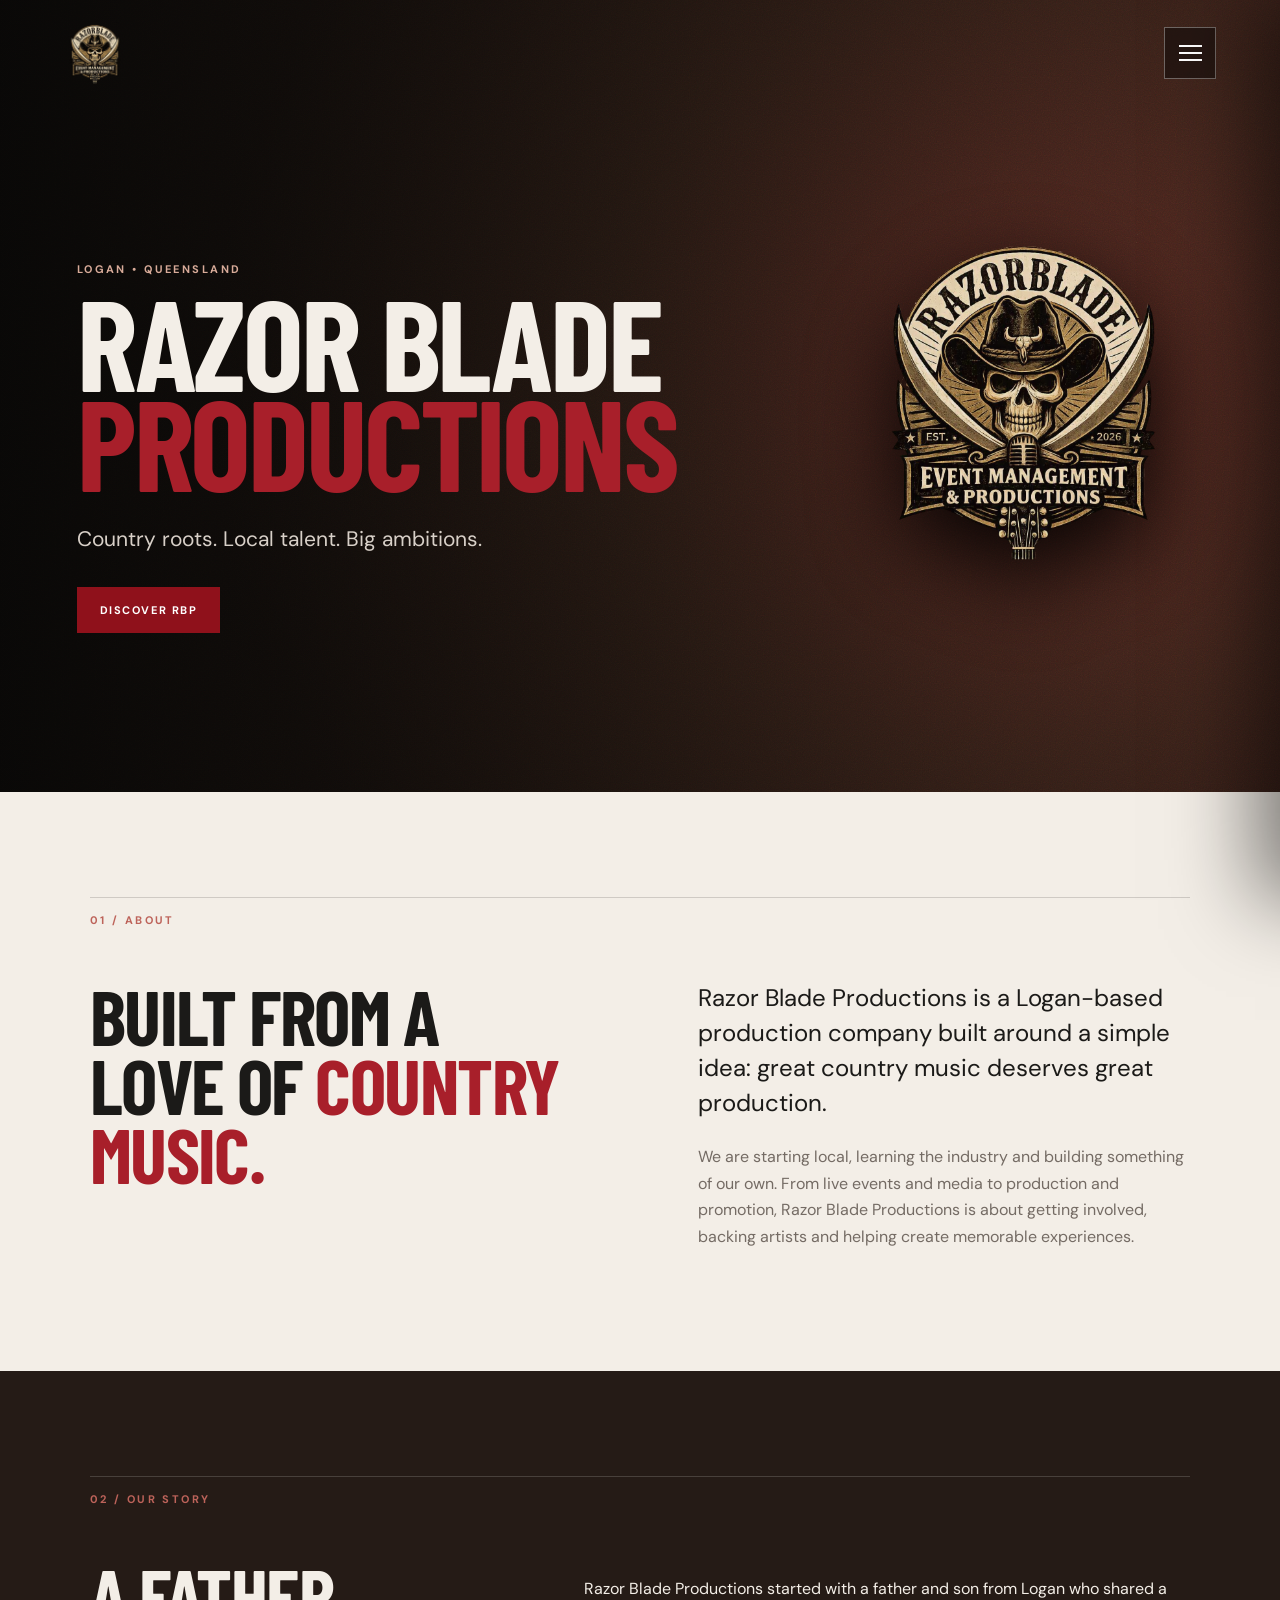
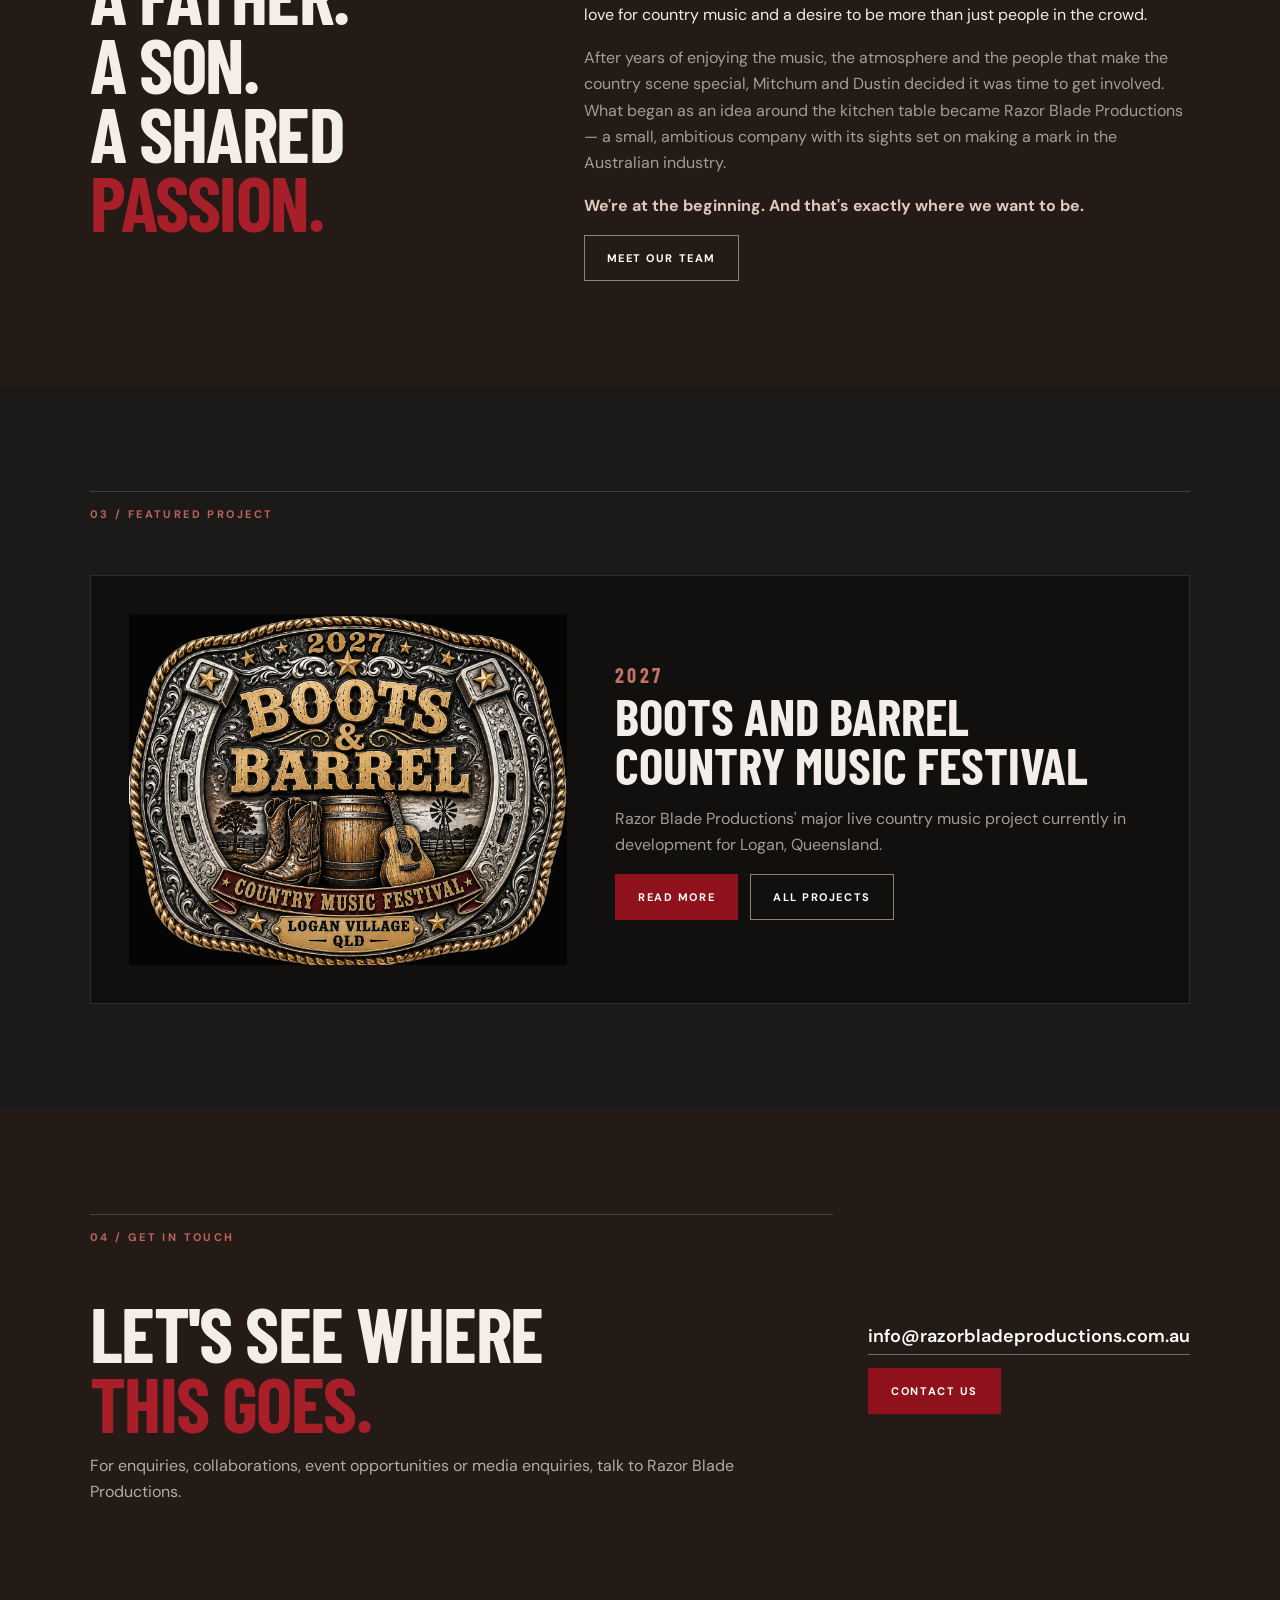
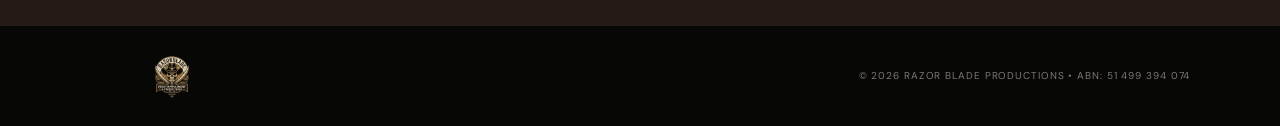
==== commit dcd77ad8: "Update index.html" ====
--- a/index.html
+++ b/index.html
@@ -1,8 +1,120 @@
-<!doctype html><html lang="en"><head><meta charset="utf-8"><meta name="viewport" content="width=device-width,initial-scale=1"><meta name="description" content="Razor Blade Productions — Logan, Queensland production company creating live country music and entertainment experiences."><title>Razor Blade Productions | Logan, Queensland</title><link rel="stylesheet" href="styles.css"><script src="script.js" defer></script></head><body>
-<header class="site-header"><a href="index.html" aria-label="Razor Blade Productions home"><img src="images/logo.png" class="brand-logo" alt="Razor Blade Productions"></a><button class="menu-toggle" aria-label="Open menu" aria-expanded="false"><span></span><span></span><span></span></button></header><div class="menu-overlay"></div><aside class="site-menu" aria-hidden="true"><nav><a href="index.html#about">About</a><a href="team.html">Our Team</a><a href="projects.html">Our Projects</a><a href="gallery.html">Gallery</a><a href="contact.html">Contact Us</a></nav><div class="menu-small">Logan • Queensland • Australia</div></aside>
-<main><section class="hero"><img src="images/logo.png" class="hero-logo" alt="Razor Blade Productions badge"><div class="hero-content"><p class="eyebrow">Logan • Queensland</p><h1>Razor Blade<br><span>Productions</span></h1><p class="hero-copy">Country roots. Local talent. Big ambitions.</p><a class="button" href="#about">Discover RBP</a></div></section>
-<section class="section light" id="about"><div class="section-inner"><div class="section-label">01 / About</div><div class="two-col"><h2>Built from a love of <em>country music.</em></h2><div><p class="lead">Razor Blade Productions is a Logan-based production company built around a simple idea: great country music deserves great production.</p><p class="muted">We are starting local, learning the industry and building something of our own. From live events and media to production and promotion, Razor Blade Productions is about getting involved, backing artists and helping create memorable experiences.</p></div></div></div></section>
-<section class="section brown-section"><div class="section-inner"><div class="section-label">02 / Our Story</div><div class="story-card"><h2>A father. A son.<br>A shared <em>passion.</em></h2><div><p>Razor Blade Productions started with a father and son from Logan who shared a love for country music and a desire to be more than just people in the crowd.</p><p class="muted">After years of enjoying the music, the atmosphere and the people that make the country scene special, Mitchum and Dustin decided it was time to get involved. What began as an idea around the kitchen table became Razor Blade Productions — a small, ambitious company with its sights set on making a mark in the Australian industry.</p><p class="closing-line">We're at the beginning. And that's exactly where we want to be.</p><a class="button button-outline" href="team.html">Meet Our Team</a></div></div></div></section>
-<section class="section charcoal-section"><div class="section-inner"><div class="section-label">03 / Featured Project</div><div class="home-project"><div class="home-project-image"><img src="images/boots-and-barrel-cmf.png" alt="Boots and Barrel Country Music Festival"></div><div><div class="year-kicker">2027</div><h3>Boots and Barrel<br>Country Music Festival</h3><p class="muted">Razor Blade Productions' major live country music project currently in development for Logan, Queensland.</p><div class="button-row"><a class="button" href="boots-and-barrel.html">Read More</a><a class="button button-outline" href="projects.html">All Projects</a></div></div></div></div></section>
-<section class="section brown-section"><div class="section-inner callout"><div><div class="section-label">04 / Get In Touch</div><h2>Let's see where<br><em>this goes.</em></h2><p>For enquiries, collaborations, event opportunities or media enquiries, talk to Razor Blade Productions.</p></div><div class="callout-action"><a class="callout-email" href="mailto:info@razorbladeproductions.com.au">info@razorbladeproductions.com.au</a><a class="button" href="contact.html">Contact Us</a></div></div></section></main>
-<footer><div class="footer-inner"><img src="images/logo.png" class="footer-logo" alt="Razor Blade Productions"><div>© 2026 Razor Blade Productions • ABN: 51 499 394 074</div></div></footer></body></html>
+<!doctype html>
+<html lang="en">
+<head>
+<meta charset="utf-8">
+<meta name="viewport" content="width=device-width,initial-scale=1">
+<meta name="description" content="Razor Blade Productions — Logan, Queensland production company creating live country music and entertainment experiences.">
+<title>Razor Blade Productions | Logan, Queensland</title>
+<link rel="stylesheet" href="styles.css">
+<script src="script.js" defer>
+</script>
+</head>
+<body>
+<header class="site-header">
+<a href="index.html" aria-label="Razor Blade Productions home">
+<img src="./images/logo.png" class="brand-logo" alt="Razor Blade Productions">
+</a>
+<button class="menu-toggle" aria-label="Open menu" aria-expanded="false">
+<span>
+</span>
+<span>
+</span>
+<span>
+</span>
+</button>
+</header>
+<div class="menu-overlay">
+</div>
+<aside class="site-menu" aria-hidden="true">
+<nav>
+<a href="index.html#about">About</a>
+<a href="team.html">Our Team</a>
+<a href="projects.html">Our Projects</a>
+<a href="gallery.html">Gallery</a>
+<a href="contact.html">Contact Us</a>
+</nav>
+<div class="menu-small">Logan • Queensland • Australia</div>
+</aside>
+<main>
+<section class="hero">
+<img src="./images/logo.png" class="hero-logo" alt="Razor Blade Productions badge">
+<div class="hero-content">
+<p class="eyebrow">Logan • Queensland</p>
+<h1>Razor Blade<br>
+<span>Productions</span>
+</h1>
+<p class="hero-copy">Country roots. Local talent. Big ambitions.</p>
+<a class="button" href="#about">Discover RBP</a>
+</div>
+</section>
+<section class="section light" id="about">
+<div class="section-inner">
+<div class="section-label">01 / About</div>
+<div class="two-col">
+<h2>Built from a love of <em>country music.</em>
+</h2>
+<div>
+<p class="lead">Razor Blade Productions is a Logan-based production company built around a simple idea: great country music deserves great production.</p>
+<p class="muted">We are starting local, learning the industry and building something of our own. From live events and media to production and promotion, Razor Blade Productions is about getting involved, backing artists and helping create memorable experiences.</p>
+</div>
+</div>
+</div>
+</section>
+<section class="section brown-section">
+<div class="section-inner">
+<div class="section-label">02 / Our Story</div>
+<div class="story-card">
+<h2>A father. <br> A son. <br>A shared <em>passion.</em>
+</h2>
+<div>
+<p>Razor Blade Productions started with a father and son from Logan who shared a love for country music and a desire to be more than just people in the crowd.</p>
+<p class="muted">After years of enjoying the music, the atmosphere and the people that make the country scene special, Mitchum and Dustin decided it was time to get involved. What began as an idea around the kitchen table became Razor Blade Productions — a small, ambitious company with its sights set on making a mark in the Australian industry.</p>
+<p class="closing-line">We're at the beginning. And that's exactly where we want to be.</p>
+<a class="button button-outline" href="team.html">Meet Our Team</a>
+</div>
+</div>
+</div>
+</section>
+<section class="section charcoal-section">
+<div class="section-inner">
+<div class="section-label">03 / Featured Project</div>
+<div class="home-project">
+<div class="home-project-image">
+<img src="./images/boots-and-barrel-cmf.png" alt="Boots and Barrel Country Music Festival">
+</div>
+<div>
+<div class="year-kicker">2027</div>
+<h3>Boots and Barrel<br>Country Music Festival</h3>
+<p class="muted">Razor Blade Productions' major live country music project currently in development for Logan, Queensland.</p>
+<div class="button-row">
+<a class="button" href="boots-and-barrel.html">Read More</a>
+<a class="button button-outline" href="projects.html">All Projects</a>
+</div>
+</div>
+</div>
+</div>
+</section>
+<section class="section brown-section">
+<div class="section-inner callout">
+<div>
+<div class="section-label">04 / Get In Touch</div>
+<h2>Let's see where<br>
+<em>this goes.</em>
+</h2>
+<p>For enquiries, collaborations, event opportunities or media enquiries, talk to Razor Blade Productions.</p>
+</div>
+<div class="callout-action">
+<a class="callout-email" href="mailto:info@razorbladeproductions.com.au">info@razorbladeproductions.com.au</a>
+<a class="button" href="contact.html">Contact Us</a>
+</div>
+</div>
+</section>
+</main>
+<footer>
+<div class="footer-inner">
+<img src="./images/logo.png" class="footer-logo" alt="Razor Blade Productions">
+<div>© 2026 Razor Blade Productions • ABN: 51 499 394 074</div>
+</div>
+</footer>
+</body>
+</html>
--- a/styles.css
+++ b/styles.css
@@ -1,23 +1,792 @@
 @import url('https://fonts.googleapis.com/css2?family=Barlow+Condensed:wght@500;600;700;800&family=DM+Sans:wght@400;500;600;700&display=swap');
-
-:root{--black:#0b0a09;--charcoal:#1b1a18;--charcoal-2:#262320;--brown:#3b281d;--brown-light:#6a4937;--red:#650b12;--red-bright:#8f111b;--cream:#e8dfd2;--paper:#f3eee7;--muted:#a89f95;--line:rgba(255,255,255,.14);--max:1180px}
-*{box-sizing:border-box}html{scroll-behavior:smooth}body{margin:0;background:var(--black);color:var(--paper);font-family:"DM Sans",Arial,sans-serif;line-height:1.65;overflow-x:hidden}body.menu-open{overflow:hidden}a{color:inherit;text-decoration:none}img{max-width:100%}
-.site-header{position:absolute;inset:0 0 auto;z-index:50;display:flex;align-items:center;justify-content:space-between;padding:22px clamp(20px,5vw,72px)}
-.brand-logo{display:block;width:190px;max-width:48vw;max-height:62px;object-fit:contain;object-position:left center}
-.menu-toggle{width:52px;height:52px;border:1px solid rgba(255,255,255,.34);background:rgba(11,10,9,.48);display:grid;place-content:center;gap:5px;cursor:pointer;backdrop-filter:blur(8px);z-index:60}
-.menu-toggle span{display:block;width:23px;height:2px;background:#fff;transition:.25s}.menu-open .menu-toggle span:nth-child(1){transform:translateY(7px) rotate(45deg)}.menu-open .menu-toggle span:nth-child(2){opacity:0}.menu-open .menu-toggle span:nth-child(3){transform:translateY(-7px) rotate(-45deg)}
-.menu-overlay{position:fixed;inset:0;background:rgba(0,0,0,.62);opacity:0;pointer-events:none;transition:.25s;z-index:51}.menu-open .menu-overlay{opacity:1;pointer-events:auto}
-.site-menu{position:fixed;top:0;right:0;width:min(420px,88vw);height:100dvh;background:linear-gradient(160deg,#211b17,#0c0b0a 70%);padding:120px 42px 40px;transform:translateX(100%);transition:.3s ease;z-index:52;border-left:1px solid rgba(255,255,255,.12);box-shadow:-25px 0 80px rgba(0,0,0,.5)}.menu-open .site-menu{transform:none}.site-menu nav{display:flex;flex-direction:column}.site-menu a{font-family:"Barlow Condensed",sans-serif;text-transform:uppercase;font-size:34px;font-weight:700;letter-spacing:.025em;padding:13px 0;border-bottom:1px solid var(--line)}.site-menu a:hover{color:#d9a694}.menu-small{margin-top:30px;color:var(--muted);font-size:12px;letter-spacing:.12em;text-transform:uppercase}
-.hero{min-height:88vh;position:relative;display:flex;align-items:center;background:linear-gradient(90deg,rgba(8,7,6,.96),rgba(24,15,11,.7),rgba(70,25,20,.3)),radial-gradient(circle at 77% 48%,#71362d,#3a281e 36%,#11100e 72%);overflow:hidden}.hero:after{content:"";position:absolute;inset:0;opacity:.38;mix-blend-mode:overlay;background-image:url("data:image/svg+xml,%3Csvg xmlns='http://www.w3.org/2000/svg' width='180' height='180'%3E%3Cfilter id='n'%3E%3CfeTurbulence type='fractalNoise' baseFrequency='.85' numOctaves='2' stitchTiles='stitchTiles'/%3E%3C/filter%3E%3Crect width='100%25' height='100%25' filter='url(%23n)'/%3E%3C/svg%3E")}.hero-logo{position:absolute;right:7%;top:50%;transform:translateY(-50%);width:clamp(220px,26vw,420px);opacity:.92;filter:drop-shadow(0 30px 45px #000);z-index:1}.hero-content{position:relative;z-index:2;width:min(88%,var(--max));margin:90px auto 0}.eyebrow,.section-label{font-size:11px;font-weight:700;letter-spacing:.22em;text-transform:uppercase}.eyebrow{color:#d8ab99}.hero h1,.page-hero h1,h2,h3{font-family:"Barlow Condensed",sans-serif;text-transform:uppercase}.hero h1{font-size:clamp(64px,10vw,142px);line-height:.78;letter-spacing:-.025em;margin:14px 0 0;max-width:790px}.hero h1 span,em{font-style:normal;color:#a81f2a}.hero-copy{font-size:clamp(17px,2vw,21px);color:#d8d0c8;margin:30px 0}.button{display:inline-flex;align-items:center;justify-content:center;min-height:46px;padding:12px 22px;border:1px solid var(--red-bright);background:var(--red-bright);color:#fff;font-size:11px;font-weight:700;letter-spacing:.14em;text-transform:uppercase;transition:.2s}.button:hover{background:#650b12;border-color:#650b12;transform:translateY(-2px)}.button-outline{background:transparent;border-color:#8e837b}.button-outline:hover{background:#fff;color:#111;border-color:#fff}.button-row{display:flex;flex-wrap:wrap;gap:12px}
-.section{padding:105px clamp(22px,7vw,100px)}.section-inner{width:min(100%,var(--max));margin:auto}.section-label{color:#bd635a;border-top:1px solid rgba(255,255,255,.16);padding-top:13px;margin-bottom:52px}.light{background:var(--paper);color:var(--charcoal)}.light .section-label{border-color:rgba(20,18,16,.16)}.brown-section{background:#251b16}.charcoal-section{background:var(--charcoal)}
-h2{font-size:clamp(48px,6vw,82px);line-height:.9;letter-spacing:-.02em;margin:0}.lead{font-size:clamp(19px,2.1vw,24px);line-height:1.45;margin-top:0}.muted{color:#a59c93}.light .muted{color:#746b64}.two-col{display:grid;grid-template-columns:1fr 1fr;gap:clamp(40px,9vw,120px)}.story-card{display:grid;grid-template-columns:.8fr 1.2fr;gap:clamp(35px,7vw,90px);align-items:start}.story-card h2{margin-bottom:28px}.closing-line{font-weight:700;color:#e0c8bc}
-.home-project{display:grid;grid-template-columns:.9fr 1.1fr;gap:48px;align-items:center;background:#12100f;border:1px solid rgba(255,255,255,.12);padding:clamp(20px,3vw,38px)}.home-project-image{background:#050505;aspect-ratio:1402/1122;display:grid;place-items:center;overflow:hidden}.home-project-image img{width:100%;height:100%;object-fit:contain}.home-project h3{font-size:clamp(34px,4vw,54px);line-height:.95;margin:0 0 12px}.year-kicker{font-family:"Barlow Condensed";font-size:20px;color:#c47066;letter-spacing:.16em;font-weight:700}.callout{display:grid;grid-template-columns:1fr auto;align-items:center;gap:35px}.callout p{max-width:720px;color:#b4aaa2}
-.page-hero{padding:175px clamp(22px,7vw,100px) 80px;background:linear-gradient(125deg,#0b0a09 15%,#332219 70%,#5c1f1b);border-bottom:1px solid rgba(255,255,255,.14)}.page-hero-inner{width:min(100%,var(--max));margin:auto}.page-hero h1{font-size:clamp(62px,9vw,122px);line-height:.82;margin:12px 0 20px}.page-hero p{max-width:700px;color:#c8beb5;font-size:19px}.breadcrumbs{font-size:11px;letter-spacing:.16em;text-transform:uppercase;color:#d78479}
-.team-grid{display:grid;grid-template-columns:1fr 1fr;gap:32px}.person-card{background:#211e1b;border:1px solid rgba(255,255,255,.12);overflow:hidden}.portrait{aspect-ratio:4/5;background:#302a25;overflow:hidden}.portrait img{width:100%;height:100%;object-fit:cover;display:block}.person-copy{padding:28px}.person-copy h2{font-size:44px}.role{color:#a81f2a;font-size:11px;font-weight:700;letter-spacing:.15em;text-transform:uppercase;margin:7px 0 20px}.bio{color:#b9b0a7}
-.project-year{font-family:"Barlow Condensed";font-size:clamp(70px,9vw,120px);line-height:.8;color:#6c2a26;margin:0 0 35px}.project-list-card{display:grid;grid-template-columns:180px 1fr auto;gap:28px;align-items:center;padding:28px 0;border-top:1px solid rgba(255,255,255,.15)}.project-list-card img{width:180px;aspect-ratio:1.25;object-fit:contain;background:#090807}.project-list-card h2{font-size:36px}.project-list-card p{margin:8px 0 0;color:#aaa199}.project-detail{display:grid;grid-template-columns:1fr 1fr;gap:55px;align-items:center}.project-detail img{background:#080706}.project-detail h2{margin-bottom:22px}
-.gallery-grid{display:grid;grid-template-columns:repeat(3,1fr);gap:8px}.gallery-item{margin:0;aspect-ratio:1/1;background:#1a1816;overflow:hidden}.gallery-item img{width:100%;height:100%;object-fit:cover;display:block;transition:.25s}.gallery-item:hover img{transform:scale(1.025)}.gallery-note{margin-top:28px;color:#9c938b;font-size:13px}
-.callout-action{display:flex;flex-direction:column;align-items:flex-start;gap:13px}.callout-email{color:#fff;font-size:clamp(14px,1.5vw,18px);font-weight:600;overflow-wrap:anywhere;border-bottom:1px solid rgba(255,255,255,.35);padding-bottom:3px}.callout-email:hover{color:var(--red-bright);border-color:var(--red-bright)}
-.contact-grid{display:grid;grid-template-columns:.9fr 1.1fr;gap:70px}.contact-grid h2{margin-bottom:24px}.contact-options{display:grid;gap:16px}.contact-option{display:block;padding:24px;border:1px solid rgba(255,255,255,.16);background:#171513}.contact-option small{display:block;color:#a81f2a;text-transform:uppercase;letter-spacing:.15em;font-weight:700;margin-bottom:5px}.contact-option strong{font-size:clamp(16px,2vw,22px);overflow-wrap:anywhere}.social-row{display:flex;flex-wrap:wrap;gap:12px;margin-top:25px}
-footer{background:#070706;color:#7f7871;padding:28px clamp(22px,7vw,100px);font-size:10px;text-transform:uppercase;letter-spacing:.09em}.footer-inner{width:min(100%,var(--max));margin:auto;display:flex;justify-content:space-between;align-items:center;gap:25px}.footer-logo{width:165px;max-height:44px;object-fit:contain}
-@media(max-width:760px){.site-header{padding:17px 18px}.brand-logo{width:155px}.menu-toggle{width:48px;height:48px}.site-menu{padding:100px 28px 30px}.site-menu a{font-size:30px}.hero{min-height:820px;padding-top:100px;align-items:flex-start}.hero-logo{position:relative;right:auto;top:auto;transform:none;width:150px;margin:35px auto 20px;display:block}.hero-content{margin:0 auto;text-align:center}.hero h1{font-size:clamp(49px,15vw,78px);overflow-wrap:normal;word-break:normal}.hero-copy{margin:24px auto;max-width:310px}.section{padding:72px 22px}.section-label{margin-bottom:36px}h2{font-size:clamp(43px,13vw,62px)}.two-col,.story-card,.home-project,.team-grid,.project-detail,.contact-grid{grid-template-columns:1fr;gap:30px}.story-card{gap:18px}.home-project{padding:18px}.home-project h3{font-size:39px}.callout{grid-template-columns:1fr}.callout-action{align-items:flex-start}.project-list-card{grid-template-columns:88px 1fr;gap:18px}.project-list-card img{width:88px}.project-list-card .button{grid-column:1/-1}.project-list-card h2{font-size:29px}.page-hero{padding:135px 22px 60px}.page-hero h1{font-size:clamp(54px,16vw,82px)}.gallery-grid{gap:4px}.contact-option{padding:20px}.footer-inner{flex-direction:column;text-align:center}.footer-logo{margin:auto}}
-@media(max-width:410px){.hero h1{font-size:47px}.page-hero h1{font-size:52px}.site-menu a{font-size:27px}.gallery-grid{gap:3px}}
+:root {
+  --black:#0b0a09;
+  --charcoal:#1b1a18;
+  --charcoal-2:#262320;
+  --brown:#3b281d;
+  --brown-light:#6a4937;
+  --red:#650b12;
+  --red-bright:#8f111b;
+  --cream:#e8dfd2;
+  --paper:#f3eee7;
+  --muted:#a89f95;
+  --line:rgba(255,255,255,.14);
+  --max:1180px
+}
+* {
+  box-sizing:border-box
+}
+html {
+  scroll-behavior:smooth
+}
+body {
+  margin:0;
+  background:var(--black);
+  color:var(--paper);
+  font-family:"DM Sans",Arial,sans-serif;
+  line-height:1.65;
+  overflow-x:hidden
+}
+body.menu-open {
+  overflow:hidden
+}
+a {
+  color:inherit;
+  text-decoration:none
+}
+img {
+  max-width:100%
+}
+.site-header {
+  position:absolute;
+  inset:0 0 auto;
+  z-index:50;
+  display:flex;
+  align-items:center;
+  justify-content:space-between;
+  padding:22px clamp(20px,5vw,72px)
+}
+.brand-logo {
+  display:block;
+  width:190px;
+  max-width:48vw;
+  max-height:62px;
+  object-fit:contain;
+  object-position:left center
+}
+.menu-toggle {
+  width:52px;
+  height:52px;
+  border:1px solid rgba(255,255,255,.34);
+  background:rgba(11,10,9,.48);
+  display:grid;
+  place-content:center;
+  gap:5px;
+  cursor:pointer;
+  backdrop-filter:blur(8px);
+  z-index:60
+}
+.menu-toggle span {
+  display:block;
+  width:23px;
+  height:2px;
+  background:#fff;
+  transition:.25s
+}
+.menu-open .menu-toggle span:nth-child(1) {
+  transform:translateY(7px) rotate(45deg)
+}
+.menu-open .menu-toggle span:nth-child(2) {
+  opacity:0
+}
+.menu-open .menu-toggle span:nth-child(3) {
+  transform:translateY(-7px) rotate(-45deg)
+}
+.menu-overlay {
+  position:fixed;
+  inset:0;
+  background:rgba(0,0,0,.62);
+  opacity:0;
+  pointer-events:none;
+  transition:.25s;
+  z-index:51
+}
+.menu-open .menu-overlay {
+  opacity:1;
+  pointer-events:auto
+}
+.site-menu {
+  position:fixed;
+  top:0;
+  right:0;
+  width:min(420px,88vw);
+  height:100dvh;
+  background:linear-gradient(160deg,#211b17,#0c0b0a 70%);
+  padding:120px 42px 40px;
+  transform:translateX(100%);
+  transition:.3s ease;
+  z-index:52;
+  border-left:1px solid rgba(255,255,255,.12);
+  box-shadow:-25px 0 80px rgba(0,0,0,.5)
+}
+.menu-open .site-menu {
+  transform:none
+}
+.site-menu nav {
+  display:flex;
+  flex-direction:column
+}
+.site-menu a {
+  font-family:"Barlow Condensed",sans-serif;
+  text-transform:uppercase;
+  font-size:34px;
+  font-weight:700;
+  letter-spacing:.025em;
+  padding:13px 0;
+  border-bottom:1px solid var(--line)
+}
+.site-menu a:hover {
+  color:#d9a694
+}
+.menu-small {
+  margin-top:30px;
+  color:var(--muted);
+  font-size:12px;
+  letter-spacing:.12em;
+  text-transform:uppercase
+}
+.hero {
+  min-height:88vh;
+  position:relative;
+  display:flex;
+  align-items:center;
+  background:linear-gradient(90deg,rgba(8,7,6,.96),rgba(24,15,11,.7),rgba(70,25,20,.3)),radial-gradient(circle at 77% 48%,#71362d,#3a281e 36%,#11100e 72%);
+  overflow:hidden
+}
+.hero:after {
+  content:"";
+  position:absolute;
+  inset:0;
+  opacity:.38;
+  mix-blend-mode:overlay;
+  background-image:url("data:image/svg+xml,%3Csvg xmlns='http://www.w3.org/2000/svg' width='180' height='180'%3E%3Cfilter id='n'%3E%3CfeTurbulence type='fractalNoise' baseFrequency='.85' numOctaves='2' stitchTiles='stitchTiles'/%3E%3C/filter%3E%3Crect width='100%25' height='100%25' filter='url(%23n)'/%3E%3C/svg%3E")
+}
+.hero-logo {
+  position:absolute;
+  right:7%;
+  top:50%;
+  transform:translateY(-50%);
+  width:clamp(220px,26vw,420px);
+  opacity:.92;
+  filter:drop-shadow(0 30px 45px #000);
+  z-index:1
+}
+.hero-content {
+  position:relative;
+  z-index:2;
+  width:min(88%,var(--max));
+  margin:90px auto 0
+}
+.eyebrow,.section-label {
+  font-size:11px;
+  font-weight:700;
+  letter-spacing:.22em;
+  text-transform:uppercase
+}
+.eyebrow {
+  color:#d8ab99
+}
+.hero h1,.page-hero h1,h2,h3 {
+  font-family:"Barlow Condensed",sans-serif;
+  text-transform:uppercase
+}
+.hero h1 {
+  font-size:clamp(64px,10vw,142px);
+  line-height:.78;
+  letter-spacing:-.025em;
+  margin:14px 0 0;
+  max-width:790px
+}
+.hero h1 span,em {
+  font-style:normal;
+  color:#a81f2a
+}
+.hero-copy {
+  font-size:clamp(17px,2vw,21px);
+  color:#d8d0c8;
+  margin:30px 0
+}
+.button {
+  display:inline-flex;
+  align-items:center;
+  justify-content:center;
+  min-height:46px;
+  padding:12px 22px;
+  border:1px solid var(--red-bright);
+  background:var(--red-bright);
+  color:#fff;
+  font-size:11px;
+  font-weight:700;
+  letter-spacing:.14em;
+  text-transform:uppercase;
+  transition:.2s
+}
+.button:hover {
+  background:#650b12;
+  border-color:#650b12;
+  transform:translateY(-2px)
+}
+.button-outline {
+  background:transparent;
+  border-color:#8e837b
+}
+.button-outline:hover {
+  background:#fff;
+  color:#111;
+  border-color:#fff
+}
+.button-row {
+  display:flex;
+  flex-wrap:wrap;
+  gap:12px
+}
+.section {
+  padding:105px clamp(22px,7vw,100px)
+}
+.section-inner {
+  width:min(100%,var(--max));
+  margin:auto
+}
+.section-label {
+  color:#bd635a;
+  border-top:1px solid rgba(255,255,255,.16);
+  padding-top:13px;
+  margin-bottom:52px
+}
+.light {
+  background:var(--paper);
+  color:var(--charcoal)
+}
+.light .section-label {
+  border-color:rgba(20,18,16,.16)
+}
+.brown-section {
+  background:#251b16
+}
+.charcoal-section {
+  background:var(--charcoal)
+}
+h2 {
+  font-size:clamp(48px,6vw,82px);
+  line-height:.9;
+  letter-spacing:-.02em;
+  margin:0
+}
+.lead {
+  font-size:clamp(19px,2.1vw,24px);
+  line-height:1.45;
+  margin-top:0
+}
+.muted {
+  color:#a59c93
+}
+.light .muted {
+  color:#746b64
+}
+.two-col {
+  display:grid;
+  grid-template-columns:1fr 1fr;
+  gap:clamp(40px,9vw,120px)
+}
+.story-card {
+  display:grid;
+  grid-template-columns:.8fr 1.2fr;
+  gap:clamp(35px,7vw,90px);
+  align-items:start
+}
+.story-card h2 {
+  margin-bottom:28px
+}
+.closing-line {
+  font-weight:700;
+  color:#e0c8bc
+}
+.home-project {
+  display:grid;
+  grid-template-columns:.9fr 1.1fr;
+  gap:48px;
+  align-items:center;
+  background:#12100f;
+  border:1px solid rgba(255,255,255,.12);
+  padding:clamp(20px,3vw,38px)
+}
+.home-project-image {
+  background:#050505;
+  aspect-ratio:1402/1122;
+  display:grid;
+  place-items:center;
+  overflow:hidden
+}
+.home-project-image img {
+  width:100%;
+  height:100%;
+  object-fit:contain
+}
+.home-project h3 {
+  font-size:clamp(34px,4vw,54px);
+  line-height:.95;
+  margin:0 0 12px
+}
+.year-kicker {
+  font-family:"Barlow Condensed";
+  font-size:20px;
+  color:#c47066;
+  letter-spacing:.16em;
+  font-weight:700
+}
+.callout {
+  display:grid;
+  grid-template-columns:1fr auto;
+  align-items:center;
+  gap:35px
+}
+.callout p {
+  max-width:720px;
+  color:#b4aaa2
+}
+.page-hero {
+  padding:175px clamp(22px,7vw,100px) 80px;
+  background:linear-gradient(125deg,#0b0a09 15%,#332219 70%,#5c1f1b);
+  border-bottom:1px solid rgba(255,255,255,.14)
+}
+.page-hero-inner {
+  width:min(100%,var(--max));
+  margin:auto
+}
+.page-hero h1 {
+  font-size:clamp(62px,9vw,122px);
+  line-height:.82;
+  margin:12px 0 20px
+}
+.page-hero p {
+  max-width:700px;
+  color:#c8beb5;
+  font-size:19px
+}
+.breadcrumbs {
+  font-size:11px;
+  letter-spacing:.16em;
+  text-transform:uppercase;
+  color:#d78479
+}
+.team-grid {
+  display:grid;
+  grid-template-columns:1fr 1fr;
+  gap:32px
+}
+.person-card {
+  background:#211e1b;
+  border:1px solid rgba(255,255,255,.12);
+  overflow:hidden
+}
+.portrait {
+  aspect-ratio:4/5;
+  background:#302a25;
+  overflow:hidden
+}
+.portrait img {
+  width:100%;
+  height:100%;
+  object-fit:cover;
+  display:block
+}
+.person-copy {
+  padding:28px
+}
+.person-copy h2 {
+  font-size:44px
+}
+.role {
+  color:#a81f2a;
+  font-size:11px;
+  font-weight:700;
+  letter-spacing:.15em;
+  text-transform:uppercase;
+  margin:7px 0 20px
+}
+.bio {
+  color:#b9b0a7
+}
+.project-year {
+  font-family:"Barlow Condensed";
+  font-size:clamp(70px,9vw,120px);
+  line-height:.8;
+  color:#6c2a26;
+  margin:0 0 35px
+}
+.project-list-card {
+  display:grid;
+  grid-template-columns:180px 1fr auto;
+  gap:28px;
+  align-items:center;
+  padding:28px 0;
+  border-top:1px solid rgba(255,255,255,.15)
+}
+.project-list-card img {
+  width:180px;
+  aspect-ratio:1.25;
+  object-fit:contain;
+  background:#090807
+}
+.project-list-card h2 {
+  font-size:36px
+}
+.project-list-card p {
+  margin:8px 0 0;
+  color:#aaa199
+}
+.project-detail {
+  display:grid;
+  grid-template-columns:1fr 1fr;
+  gap:55px;
+  align-items:center
+}
+.project-detail img {
+  background:#080706
+}
+.project-detail h2 {
+  margin-bottom:22px
+}
+.gallery-grid {
+  display:grid;
+  grid-template-columns:repeat(3,1fr);
+  gap:8px
+}
+.gallery-item {
+  margin:0;
+  aspect-ratio:1/1;
+  background:#1a1816;
+  overflow:hidden
+}
+.gallery-item img {
+  width:100%;
+  height:100%;
+  object-fit:cover;
+  display:block;
+  transition:.25s
+}
+.gallery-item:hover img {
+  transform:scale(1.025)
+}
+.gallery-note {
+  margin-top:28px;
+  color:#9c938b;
+  font-size:13px
+}
+.callout-action {
+  display:flex;
+  flex-direction:column;
+  align-items:flex-start;
+  gap:13px
+}
+.callout-email {
+  color:#fff;
+  font-size:clamp(14px,1.5vw,18px);
+  font-weight:600;
+  overflow-wrap:anywhere;
+  border-bottom:1px solid rgba(255,255,255,.35);
+  padding-bottom:3px
+}
+.callout-email:hover {
+  color:var(--red-bright);
+  border-color:var(--red-bright)
+}
+.contact-grid {
+  display:grid;
+  grid-template-columns:.9fr 1.1fr;
+  gap:70px
+}
+.contact-grid h2 {
+  margin-bottom:24px
+}
+.contact-options {
+  display:grid;
+  gap:16px
+}
+.contact-option {
+  display:block;
+  padding:24px;
+  border:1px solid rgba(255,255,255,.16);
+  background:#171513
+}
+.contact-option small {
+  display:block;
+  color:#a81f2a;
+  text-transform:uppercase;
+  letter-spacing:.15em;
+  font-weight:700;
+  margin-bottom:5px
+}
+.contact-option strong {
+  font-size:clamp(16px,2vw,22px);
+  overflow-wrap:anywhere
+}
+.social-row {
+  display:flex;
+  flex-wrap:wrap;
+  gap:12px;
+  margin-top:25px
+}
+footer {
+  background:#070706;
+  color:#7f7871;
+  padding:28px clamp(22px,7vw,100px);
+  font-size:10px;
+  text-transform:uppercase;
+  letter-spacing:.09em
+}
+.footer-inner {
+  width:min(100%,var(--max));
+  margin:auto;
+  display:flex;
+  justify-content:space-between;
+  align-items:center;
+  gap:25px
+}
+.footer-logo {
+  width:165px;
+  max-height:44px;
+  object-fit:contain
+}
+@media(max-width:760px) {
+  .site-header {
+    padding:17px 18px
+  }
+  .brand-logo {
+    width:155px
+  }
+  .menu-toggle {
+    width:48px;
+    height:48px
+  }
+  .site-menu {
+    padding:100px 28px 30px
+  }
+  .site-menu a {
+    font-size:30px
+  }
+  .hero {
+    min-height:820px;
+    padding-top:100px;
+    align-items:flex-start
+  }
+  .hero-logo {
+    position:relative;
+    right:auto;
+    top:auto;
+    transform:none;
+    width:150px;
+    margin:35px auto 20px;
+    display:block
+  }
+  .hero-content {
+    margin:0 auto;
+    text-align:center
+  }
+  .hero h1 {
+    font-size:clamp(49px,15vw,78px);
+    overflow-wrap:normal;
+    word-break:normal
+  }
+  .hero-copy {
+    margin:24px auto;
+    max-width:310px
+  }
+  .section {
+    padding:72px 22px
+  }
+  .section-label {
+    margin-bottom:36px
+  }
+  h2 {
+    font-size:clamp(43px,13vw,62px)
+  }
+  .two-col,.story-card,.home-project,.team-grid,.project-detail,.contact-grid {
+    grid-template-columns:1fr;
+    gap:30px
+  }
+  .story-card {
+    gap:18px
+  }
+  .home-project {
+    padding:18px
+  }
+  .home-project h3 {
+    font-size:39px
+  }
+  .callout {
+    grid-template-columns:1fr
+  }
+  .callout-action {
+    align-items:flex-start
+  }
+  .project-list-card {
+    grid-template-columns:88px 1fr;
+    gap:18px
+  }
+  .project-list-card img {
+    width:88px
+  }
+  .project-list-card .button {
+    grid-column:1/-1
+  }
+  .project-list-card h2 {
+    font-size:29px
+  }
+  .page-hero {
+    padding:135px 22px 60px
+  }
+  .page-hero h1 {
+    font-size:clamp(54px,16vw,82px)
+  }
+  .gallery-grid {
+    gap:4px
+  }
+  .contact-option {
+    padding:20px
+  }
+  .footer-inner {
+    flex-direction:column;
+    text-align:center
+  }
+  .footer-logo {
+    margin:auto
+  }
+}
+@media(max-width:410px) {
+  .hero h1 {
+    font-size:47px
+  }
+  .page-hero h1 {
+    font-size:52px
+  }
+  .site-menu a {
+    font-size:27px
+  }
+  .gallery-grid {
+    gap:3px
+  }
+}
+
+/* GitHub Pages + portrait mobile reliability fixes */
+img {
+  display: block;
+}
+
+@media (max-width: 760px) and (orientation: portrait) {
+  .site-header {
+    position: fixed;
+    top: 0;
+    left: 0;
+    right: 0;
+    z-index: 100;
+    padding: 12px 14px;
+    background: linear-gradient(180deg, rgba(11,10,9,.96), rgba(11,10,9,.72), transparent);
+    pointer-events: none;
+  }
+
+  .site-header > a,
+  .site-header .menu-toggle {
+    pointer-events: auto;
+  }
+
+  .brand-logo {
+    width: 128px;
+    max-width: 44vw;
+    max-height: 50px;
+  }
+
+  .menu-toggle {
+    position: fixed;
+    top: 12px;
+    right: 14px;
+    width: 48px;
+    height: 48px;
+    z-index: 120;
+    background: rgba(11,10,9,.92);
+  }
+
+  .menu-overlay {
+    z-index: 105;
+  }
+
+  .site-menu {
+    top: 0;
+    right: 0;
+    width: 100vw;
+    max-width: none;
+    height: 100dvh;
+    min-height: 100vh;
+    padding: 86px 24px 32px;
+    overflow-y: auto;
+    overscroll-behavior: contain;
+    z-index: 110;
+    border-left: 0;
+  }
+
+  .site-menu nav {
+    width: 100%;
+  }
+
+  .site-menu a {
+    font-size: clamp(28px, 9vw, 38px);
+    line-height: 1.05;
+    padding: 14px 2px;
+  }
+
+  .hero {
+    min-height: auto;
+    padding: 96px 20px 62px;
+    display: flex;
+    flex-direction: column;
+    align-items: center;
+    justify-content: flex-start;
+  }
+
+  .hero-logo {
+    position: relative;
+    inset: auto;
+    transform: none;
+    width: min(42vw, 150px);
+    margin: 12px auto 18px;
+    flex: 0 0 auto;
+  }
+
+  .hero-content {
+    width: 100%;
+    max-width: 520px;
+    margin: 0 auto;
+    text-align: center;
+  }
+
+  .hero h1 {
+    font-size: clamp(46px, 15vw, 70px);
+    line-height: .82;
+    max-width: 100%;
+    margin-inline: auto;
+  }
+
+  .hero-copy {
+    margin: 22px auto;
+  }
+
+  .page-hero {
+    padding-top: 112px;
+  }
+}
+
+@media (max-width: 390px) and (orientation: portrait) {
+  .site-menu {
+    padding-left: 20px;
+    padding-right: 20px;
+  }
+
+  .hero h1 {
+    font-size: 44px;
+  }
+}
+
+.social-follow {
+  margin-top: 10px;
+}
+.social-follow > small {
+  display:block;
+  color:#a81f2a;
+  text-transform:uppercase;
+  letter-spacing:.15em;
+  font-weight:700;
+  margin-bottom:10px;
+}
+.social-follow .social-row {
+  margin-top:0;
+}
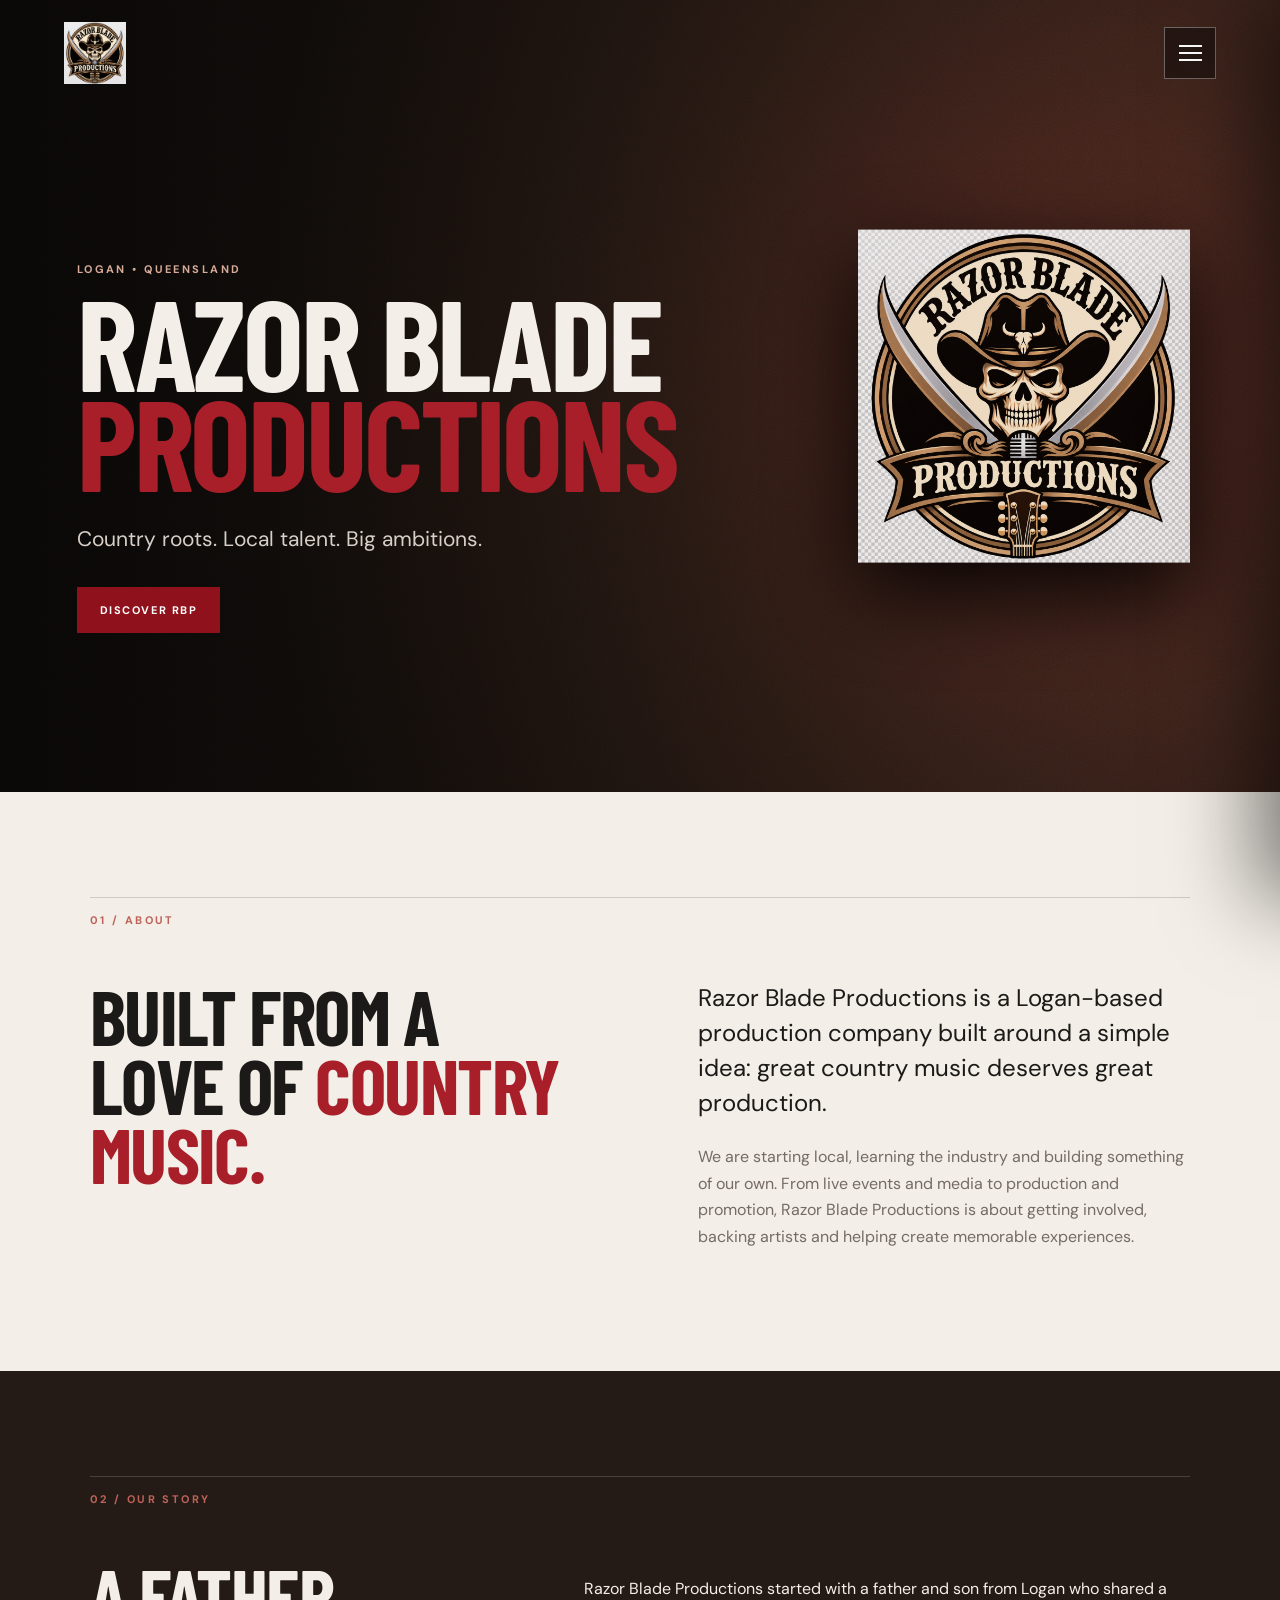
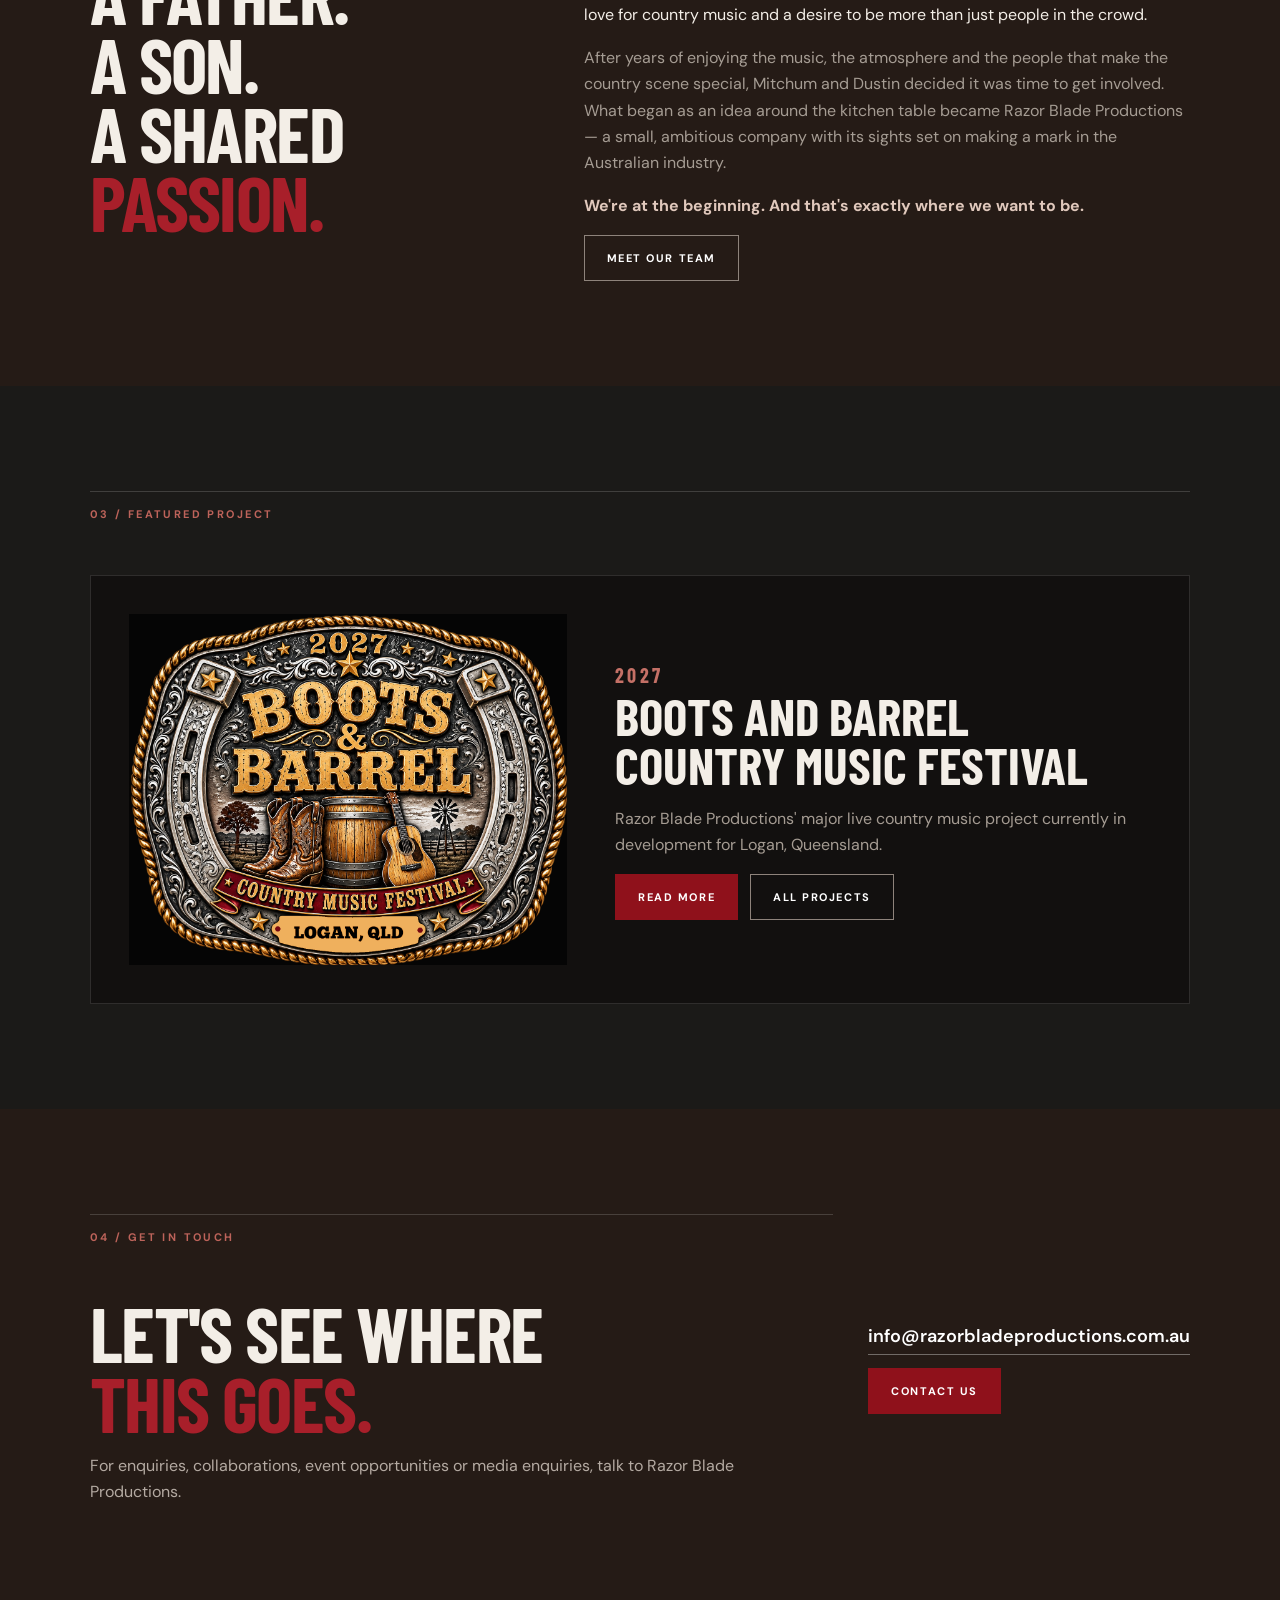
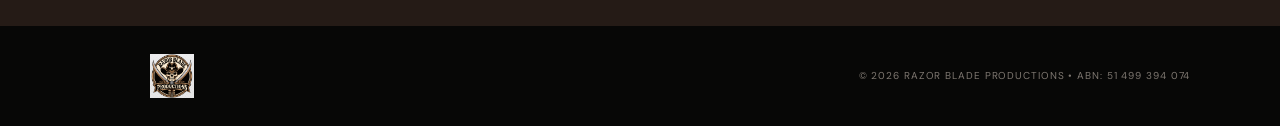
==== commit 953f6d36: "Update index.html" ====
--- a/index.html
+++ b/index.html
@@ -12,7 +12,7 @@
 <body>
 <header class="site-header">
 <a href="index.html" aria-label="Razor Blade Productions home">
-<img src="./images/logo.png" class="brand-logo" alt="Razor Blade Productions">
+<img src="./images/razor-blade-logo.png" class="brand-logo" alt="Razor Blade Productions">
 </a>
 <button class="menu-toggle" aria-label="Open menu" aria-expanded="false">
 <span>
@@ -37,7 +37,7 @@
 </aside>
 <main>
 <section class="hero">
-<img src="./images/logo.png" class="hero-logo" alt="Razor Blade Productions badge">
+<img src="./images/razor-blade-logo.png" class="hero-logo" alt="Razor Blade Productions badge">
 <div class="hero-content">
 <p class="eyebrow">Logan • Queensland</p>
 <h1>Razor Blade<br>
@@ -80,7 +80,7 @@
 <div class="section-label">03 / Featured Project</div>
 <div class="home-project">
 <div class="home-project-image">
-<img src="./images/boots-and-barrel-cmf.png" alt="Boots and Barrel Country Music Festival">
+<img src="./images/festival-logo.png" alt="Boots and Barrel Country Music Festival">
 </div>
 <div>
 <div class="year-kicker">2027</div>
@@ -112,7 +112,7 @@
 </main>
 <footer>
 <div class="footer-inner">
-<img src="./images/logo.png" class="footer-logo" alt="Razor Blade Productions">
+<img src="./images/razor-blade-logo.png" class="footer-logo" alt="Razor Blade Productions">
 <div>© 2026 Razor Blade Productions • ABN: 51 499 394 074</div>
 </div>
 </footer>
